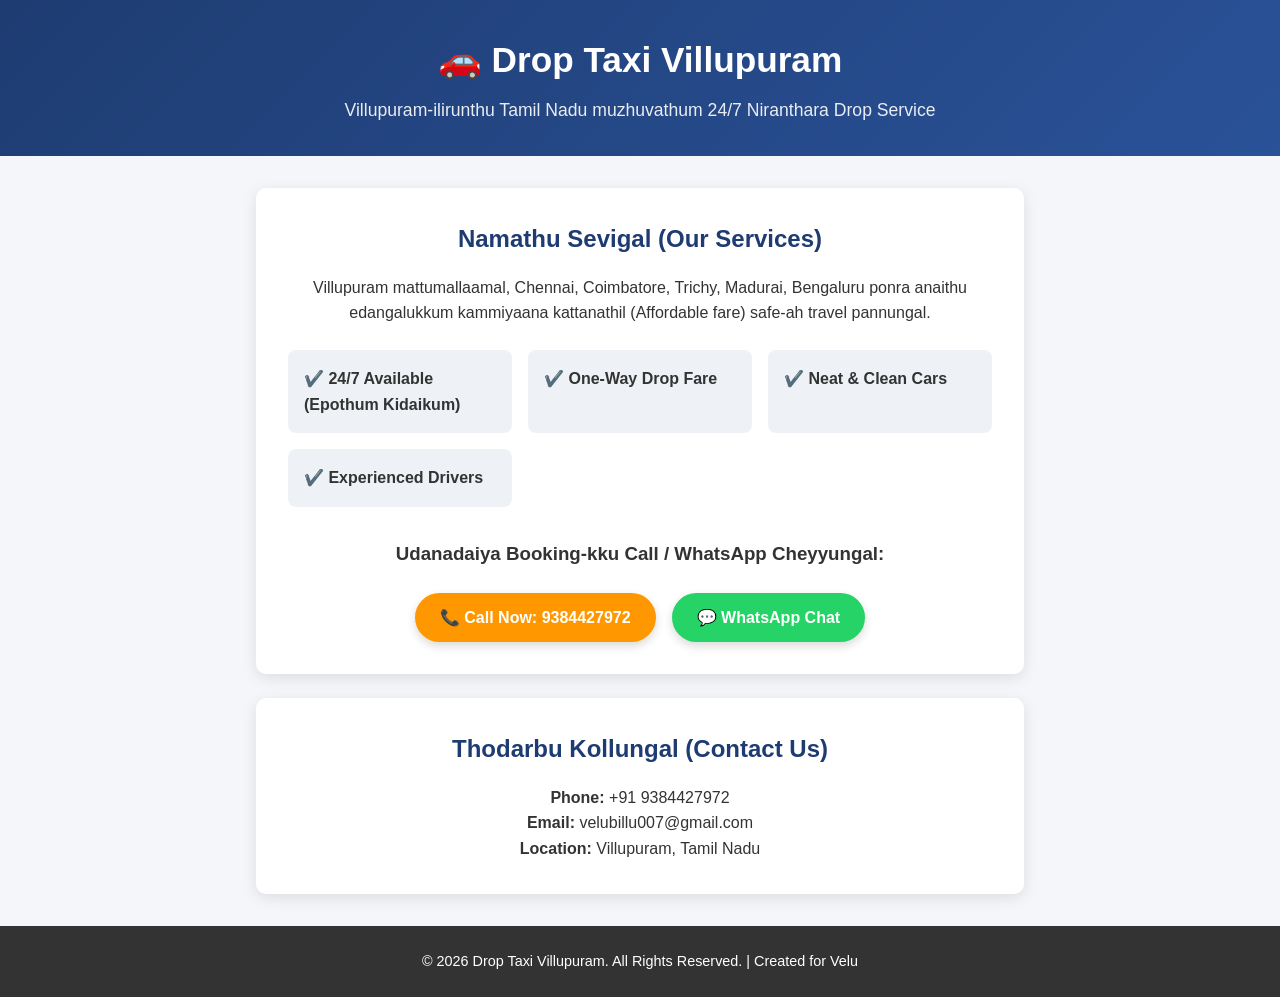
==== index.html @ f5f01512 "Add files via upload" ====
<!DOCTYPE html>
<html lang="ta">
<head>
    <meta charset="UTF-8">
    <meta name="viewport" content="width=device-width, initial-scale=1.0">
    <title>Drop Taxi Villupuram | 24/7 Safe & Affordable Ride</title>
    <style>
        * {
            margin: 0;
            padding: 0;
            box-sizing: border-box;
            font-family: 'Segoe UI', Tahoma, Geneva, Verdana, sans-serif;
        }
        body {
            background-color: #f4f6f9;
            color: #333;
            line-height: 1.6;
        }
        header {
            background: linear-gradient(135deg, #1e3c72, #2a5298);
            color: white;
            padding: 2rem 1rem;
            text-align: center;
        }
        header h1 {
            font-size: 2.2rem;
            margin-bottom: 0.5rem;
        }
        header p {
            font-size: 1.1rem;
            opacity: 0.9;
        }
        .container {
            max-width: 800px;
            margin: 2rem auto;
            padding: 0 1rem;
        }
        .card {
            background: white;
            padding: 2rem;
            border-radius: 10px;
            box-shadow: 0 4px 15px rgba(0,0,0,0.1);
            margin-bottom: 1.5rem;
            text-align: center;
        }
        .card h2 {
            color: #1e3c72;
            margin-bottom: 1rem;
        }
        .features {
            display: grid;
            grid-template-columns: repeat(auto-fit, minmax(200px, 1fr));
            gap: 1rem;
            margin: 1.5rem 0;
            text-align: left;
        }
        .feature-item {
            background: #eef2f7;
            padding: 1rem;
            border-radius: 8px;
            font-weight: 600;
        }
        .btn-container {
            display: flex;
            justify-content: center;
            gap: 1rem;
            flex-wrap: wrap;
            margin-top: 1.5rem;
        }
        .btn {
            display: inline-block;
            padding: 12px 25px;
            border-radius: 50px;
            text-decoration: none;
            font-weight: bold;
            font-size: 1rem;
            transition: 0.3s;
            box-shadow: 0 4px 10px rgba(0,0,0,0.15);
        }
        .btn-call {
            background-color: #ff9800;
            color: white;
        }
        .btn-call:hover {
            background-color: #e68a00;
        }
        .btn-whatsapp {
            background-color: #25d366;
            color: white;
        }
        .btn-whatsapp:hover {
            background-color: #1ebe5d;
        }
        footer {
            text-align: center;
            padding: 1.5rem;
            background: #333;
            color: white;
            font-size: 0.9rem;
        }
    </style>
</head>
<body>

    <header>
        <h1>🚗 Drop Taxi Villupuram</h1>
        <p>Villupuram-ilirunthu Tamil Nadu muzhuvathum 24/7 Niranthara Drop Service</p>
    </header>

    <div class="container">
        
        <!-- Welcome Card -->
        <div class="card">
            <h2>Namathu Sevigal (Our Services)</h2>
            <p>Villupuram mattumallaamal, Chennai, Coimbatore, Trichy, Madurai, Bengaluru ponra anaithu edangalukkum kammiyaana kattanathil (Affordable fare) safe-ah travel pannungal.</p>
            
            <div class="features">
                <div class="feature-item">✔️ 24/7 Available (Epothum Kidaikum)</div>
                <div class="feature-item">✔️ One-Way Drop Fare</div>
                <div class="feature-item">✔️ Neat & Clean Cars</div>
                <div class="feature-item">✔️ Experienced Drivers</div>
            </div>

            <h3 style="margin-top: 2rem; color: #333;">Udanadaiya Booking-kku Call / WhatsApp Cheyyungal:</h3>
            
            <div class="btn-container">
                <a href="tel:9384427972" class="btn btn-call">📞 Call Now: 9384427972</a>
                <a href="https://wa.me/919384427972?text=Vanakkam,%20Naan%20Drop%20Taxi%20book%20panna%20venum." class="btn btn-whatsapp" target="_blank">💬 WhatsApp Chat</a>
            </div>
        </div>

        <!-- Contact Info Card -->
        <div class="card">
            <h2>Thodarbu Kollungal (Contact Us)</h2>
            <p><strong>Phone:</strong> +91 9384427972</p>
            <p><strong>Email:</strong> velubillu007@gmail.com</p>
            <p><strong>Location:</strong> Villupuram, Tamil Nadu</p>
        </div>

    </div>

    <footer>
        <p>&copy; 2026 Drop Taxi Villupuram. All Rights Reserved. | Created for Velu</p>
    </footer>

</body>
</html>
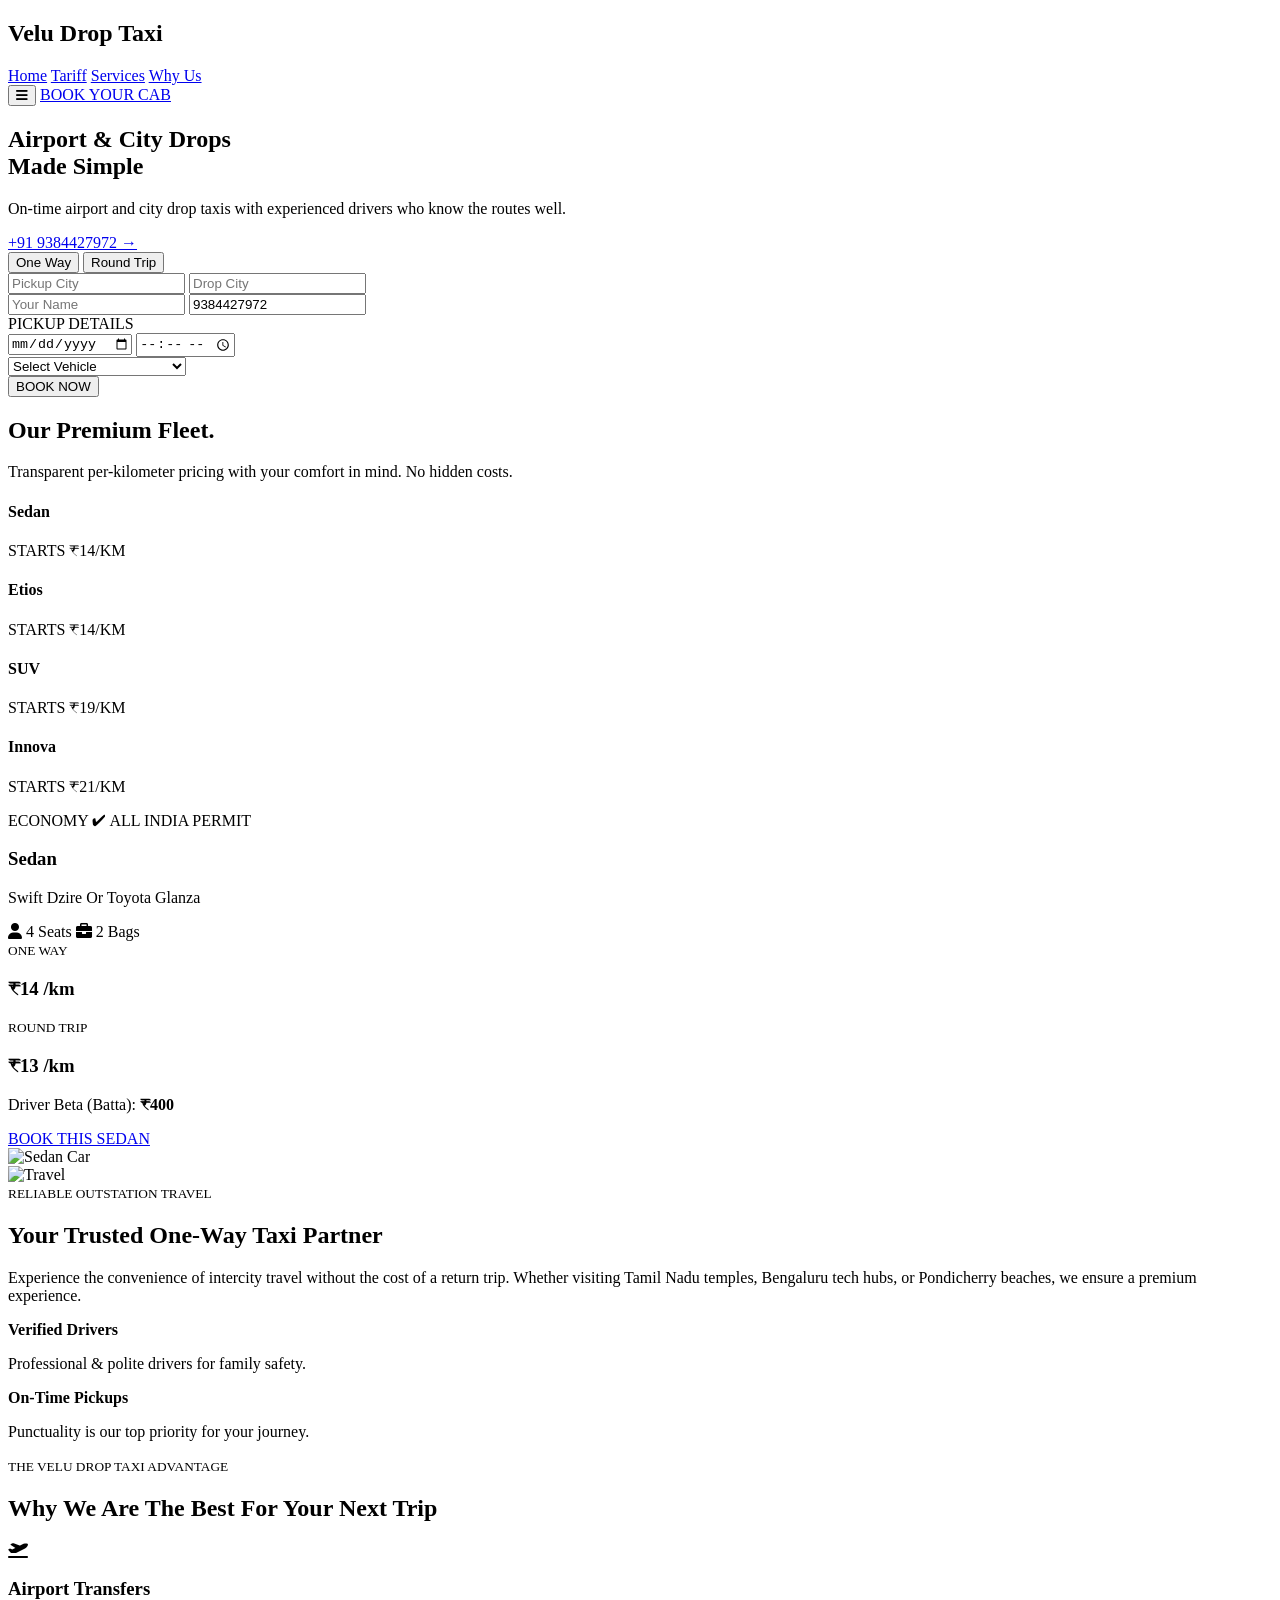
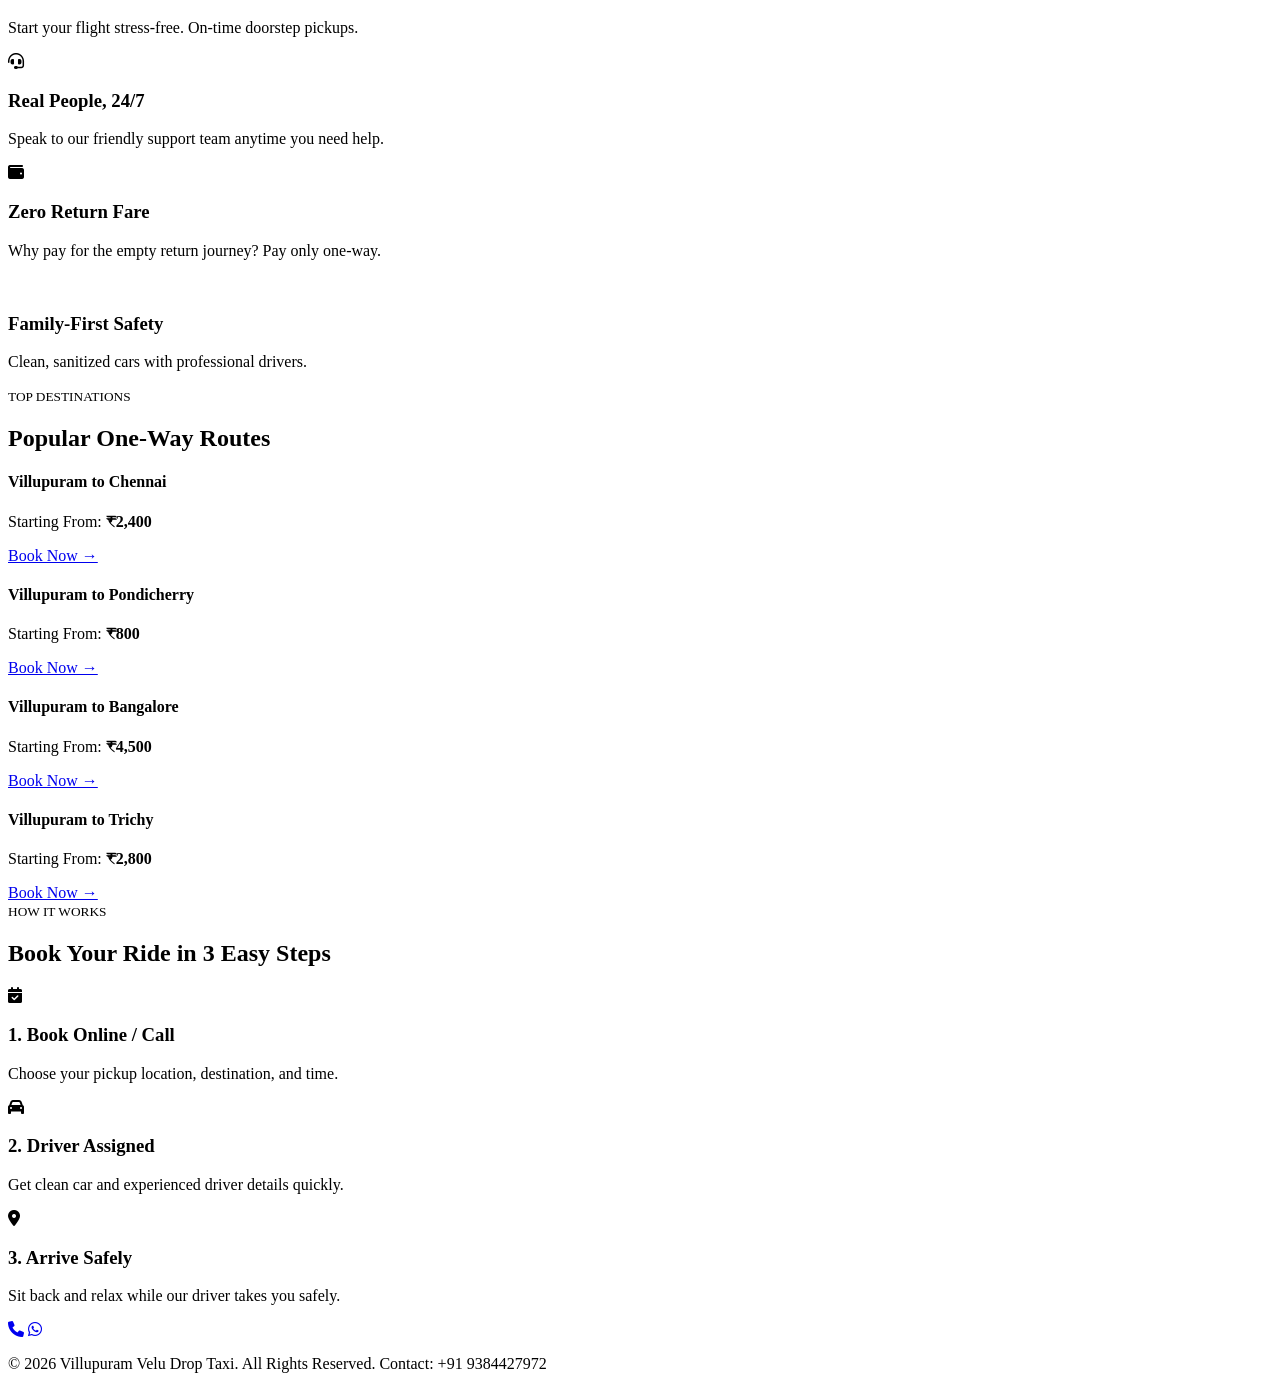
==== commit d9757cd8: "Update index.html" ====
--- a/index.html
+++ b/index.html
@@ -3,145 +3,241 @@
 <head>
     <meta charset="UTF-8">
     <meta name="viewport" content="width=device-width, initial-scale=1.0">
-    <title>Drop Taxi Villupuram | 24/7 Safe & Affordable Ride</title>
-    <style>
-        * {
-            margin: 0;
-            padding: 0;
-            box-sizing: border-box;
-            font-family: 'Segoe UI', Tahoma, Geneva, Verdana, sans-serif;
-        }
-        body {
-            background-color: #f4f6f9;
-            color: #333;
-            line-height: 1.6;
-        }
-        header {
-            background: linear-gradient(135deg, #1e3c72, #2a5298);
-            color: white;
-            padding: 2rem 1rem;
-            text-align: center;
-        }
-        header h1 {
-            font-size: 2.2rem;
-            margin-bottom: 0.5rem;
-        }
-        header p {
-            font-size: 1.1rem;
-            opacity: 0.9;
-        }
-        .container {
-            max-width: 800px;
-            margin: 2rem auto;
-            padding: 0 1rem;
-        }
-        .card {
-            background: white;
-            padding: 2rem;
-            border-radius: 10px;
-            box-shadow: 0 4px 15px rgba(0,0,0,0.1);
-            margin-bottom: 1.5rem;
-            text-align: center;
-        }
-        .card h2 {
-            color: #1e3c72;
-            margin-bottom: 1rem;
-        }
-        .features {
-            display: grid;
-            grid-template-columns: repeat(auto-fit, minmax(200px, 1fr));
-            gap: 1rem;
-            margin: 1.5rem 0;
-            text-align: left;
-        }
-        .feature-item {
-            background: #eef2f7;
-            padding: 1rem;
-            border-radius: 8px;
-            font-weight: 600;
-        }
-        .btn-container {
-            display: flex;
-            justify-content: center;
-            gap: 1rem;
-            flex-wrap: wrap;
-            margin-top: 1.5rem;
-        }
-        .btn {
-            display: inline-block;
-            padding: 12px 25px;
-            border-radius: 50px;
-            text-decoration: none;
-            font-weight: bold;
-            font-size: 1rem;
-            transition: 0.3s;
-            box-shadow: 0 4px 10px rgba(0,0,0,0.15);
-        }
-        .btn-call {
-            background-color: #ff9800;
-            color: white;
-        }
-        .btn-call:hover {
-            background-color: #e68a00;
-        }
-        .btn-whatsapp {
-            background-color: #25d366;
-            color: white;
-        }
-        .btn-whatsapp:hover {
-            background-color: #1ebe5d;
-        }
-        footer {
-            text-align: center;
-            padding: 1.5rem;
-            background: #333;
-            color: white;
-            font-size: 0.9rem;
-        }
-    </style>
+    <title>Villupuram Velu Drop Taxi</title>
+    <link rel="stylesheet" href="style.css">
+    <link rel="stylesheet" href="https://cdnjs.cloudflare.com/ajax/libs/font-awesome/6.0.0/css/all.min.css">
 </head>
 <body>
 
-    <header>
-        <h1>🚗 Drop Taxi Villupuram</h1>
-        <p>Villupuram-ilirunthu Tamil Nadu muzhuvathum 24/7 Niranthara Drop Service</p>
+    <!-- Header Navbar -->
+    <header class="navbar">
+        <div class="logo">
+            <h2>Velu <span>Drop Taxi</span></h2>
+        </div>
+        <nav>
+            <a href="#home">Home</a>
+            <a href="#tariff">Tariff</a>
+            <a href="#services">Services</a>
+            <a href="#why-us">Why Us</a>
+        </nav>
+        <div class="header-right">
+            <button class="menu-icon"><i class="fa-solid fa-bars"></i></button>
+            <a href="#booking-form" class="book-cab-btn">BOOK YOUR CAB</a>
+        </div>
     </header>
 
-    <div class="container">
-        
-        <!-- Welcome Card -->
-        <div class="card">
-            <h2>Namathu Sevigal (Our Services)</h2>
-            <p>Villupuram mattumallaamal, Chennai, Coimbatore, Trichy, Madurai, Bengaluru ponra anaithu edangalukkum kammiyaana kattanathil (Affordable fare) safe-ah travel pannungal.</p>
-            
-            <div class="features">
-                <div class="feature-item">✔️ 24/7 Available (Epothum Kidaikum)</div>
-                <div class="feature-item">✔️ One-Way Drop Fare</div>
-                <div class="feature-item">✔️ Neat & Clean Cars</div>
-                <div class="feature-item">✔️ Experienced Drivers</div>
-            </div>
-
-            <h3 style="margin-top: 2rem; color: #333;">Udanadaiya Booking-kku Call / WhatsApp Cheyyungal:</h3>
-            
-            <div class="btn-container">
-                <a href="tel:9384427972" class="btn btn-call">📞 Call Now: 9384427972</a>
-                <a href="https://wa.me/919384427972?text=Vanakkam,%20Naan%20Drop%20Taxi%20book%20panna%20venum." class="btn btn-whatsapp" target="_blank">💬 WhatsApp Chat</a>
-            </div>
-        </div>
-
-        <!-- Contact Info Card -->
-        <div class="card">
-            <h2>Thodarbu Kollungal (Contact Us)</h2>
-            <p><strong>Phone:</strong> +91 9384427972</p>
-            <p><strong>Email:</strong> velubillu007@gmail.com</p>
-            <p><strong>Location:</strong> Villupuram, Tamil Nadu</p>
-        </div>
-
+    <!-- Hero Section with Booking Form -->
+    <section class="hero" id="home">
+        <div class="hero-content">
+            <h1>Airport & City Drops <br><span class="highlight">Made Simple</span></h1>
+            <p>On-time airport and city drop taxis with experienced drivers who know the routes well.</p>
+            <a href="tel:9384427972" class="call-btn">+91 9384427972 &rarr;</a>
+        </div>
+
+        <div class="booking-box" id="booking-form">
+            <div class="trip-tabs">
+                <button class="tab active">One Way</button>
+                <button class="tab">Round Trip</button>
+            </div>
+            <form>
+                <div class="form-row">
+                    <input type="text" placeholder="Pickup City" required>
+                    <input type="text" placeholder="Drop City" required>
+                </div>
+                <div class="form-row">
+                    <input type="text" placeholder="Your Name" required>
+                    <input type="tel" placeholder="Phone Number" value="9384427972" required>
+                </div>
+                <div class="form-label">PICKUP DETAILS</div>
+                <div class="form-row">
+                    <input type="date">
+                    <input type="time">
+                </div>
+                <div class="form-row-full">
+                    <select>
+                        <option>Select Vehicle</option>
+                        <option>Sedan (Swift Dzire / Etios)</option>
+                        <option>SUV (Ertiga / Innova)</option>
+                    </select>
+                </div>
+                <button type="submit" class="submit-btn">BOOK NOW</button>
+            </form>
+        </div>
+    </section>
+
+    <!-- Our Premium Fleet / Tariff Section -->
+    <section class="fleet-section" id="tariff">
+        <div class="section-title">
+            <h2>Our <span>Premium Fleet.</span></h2>
+            <p>Transparent per-kilometer pricing with your comfort in mind. No hidden costs.</p>
+        </div>
+        <div class="fleet-container">
+            <div class="fleet-sidebar">
+                <div class="fleet-item active">
+                    <h4>Sedan</h4>
+                    <p>STARTS ₹14/KM</p>
+                </div>
+                <div class="fleet-item">
+                    <h4>Etios</h4>
+                    <p>STARTS ₹14/KM</p>
+                </div>
+                <div class="fleet-item">
+                    <h4>SUV</h4>
+                    <p>STARTS ₹19/KM</p>
+                </div>
+                <div class="fleet-item">
+                    <h4>Innova</h4>
+                    <p>STARTS ₹21/KM</p>
+                </div>
+            </div>
+            <div class="fleet-card">
+                <div class="fleet-info">
+                    <span class="badge">ECONOMY</span> <span class="permit">&#10004; ALL INDIA PERMIT</span>
+                    <h3>Sedan</h3>
+                    <p class="sub">Swift Dzire Or Toyota Glanza</p>
+                    <div class="features">
+                        <span><i class="fa-solid fa-user"></i> 4 Seats</span>
+                        <span><i class="fa-solid fa-briefcase"></i> 2 Bags</span>
+                    </div>
+                    <div class="pricing">
+                        <div class="price-box">
+                            <small>ONE WAY</small>
+                            <h3>₹14 <span>/km</span></h3>
+                        </div>
+                        <div class="price-box highlight-box">
+                            <small>ROUND TRIP</small>
+                            <h3>₹13 <span>/km</span></h3>
+                        </div>
+                    </div>
+                    <p class="driver-beta">Driver Beta (Batta): <strong>₹400</strong></p>
+                    <a href="tel:9384427972" class="book-fleet-btn">BOOK THIS SEDAN</a>
+                </div>
+                <div class="fleet-image">
+                    <img src="https://images.unsplash.com/photo-1549399542-7e3f8b79c341?auto=format&fit=crop&w=600&q=80" alt="Sedan Car">
+                </div>
+            </div>
+        </div>
+    </section>
+
+    <!-- Trust / Partner Section -->
+    <section class="trusted-section">
+        <div class="trusted-grid">
+            <div class="trusted-images">
+                <img src="https://images.unsplash.com/photo-1541899481282-d53bffe3c35d?auto=format&fit=crop&w=500&q=80" alt="Travel">
+            </div>
+            <div class="trusted-content">
+                <small class="tag">RELIABLE OUTSTATION TRAVEL</small>
+                <h2>Your Trusted One-Way Taxi Partner</h2>
+                <p>Experience the convenience of intercity travel without the cost of a return trip. Whether visiting Tamil Nadu temples, Bengaluru tech hubs, or Pondicherry beaches, we ensure a premium experience.</p>
+                <div class="trust-points">
+                    <div>
+                        <strong>Verified Drivers</strong>
+                        <p>Professional & polite drivers for family safety.</p>
+                    </div>
+                    <div>
+                        <strong>On-Time Pickups</strong>
+                        <p>Punctuality is our top priority for your journey.</p>
+                    </div>
+                </div>
+            </div>
+        </div>
+    </section>
+
+    <!-- Why Us Section -->
+    <section class="why-us-section" id="why-us">
+        <div class="section-title text-center">
+            <small class="tag">THE VELU DROP TAXI ADVANTAGE</small>
+            <h2>Why We Are The Best For Your Next Trip</h2>
+        </div>
+        <div class="cards-grid">
+            <div class="card">
+                <i class="fa-solid fa-plane-departure icon"></i>
+                <h3>Airport Transfers</h3>
+                <p>Start your flight stress-free. On-time doorstep pickups.</p>
+            </div>
+            <div class="card">
+                <i class="fa-solid fa-headset icon"></i>
+                <h3>Real People, 24/7</h3>
+                <p>Speak to our friendly support team anytime you need help.</p>
+            </div>
+            <div class="card">
+                <i class="fa-solid fa-wallet icon"></i>
+                <h3>Zero Return Fare</h3>
+                <p>Why pay for the empty return journey? Pay only one-way.</p>
+            </div>
+            <div class="card">
+                <i class="fa-solid fa-shield-halved icon"></i>
+                <h3>Family-First Safety</h3>
+                <p>Clean, sanitized cars with professional drivers.</p>
+            </div>
+        </div>
+    </section>
+
+    <!-- Popular Routes Section -->
+    <section class="routes-section">
+        <div class="section-title text-center">
+            <small class="tag">TOP DESTINATIONS</small>
+            <h2>Popular One-Way Routes</h2>
+        </div>
+        <div class="routes-grid">
+            <div class="route-card">
+                <h4>Villupuram to Chennai</h4>
+                <p>Starting From: <strong>₹2,400</strong></p>
+                <a href="tel:9384427972" class="mini-btn">Book Now &rarr;</a>
+            </div>
+            <div class="route-card">
+                <h4>Villupuram to Pondicherry</h4>
+                <p>Starting From: <strong>₹800</strong></p>
+                <a href="tel:9384427972" class="mini-btn">Book Now &rarr;</a>
+            </div>
+            <div class="route-card">
+                <h4>Villupuram to Bangalore</h4>
+                <p>Starting From: <strong>₹4,500</strong></p>
+                <a href="tel:9384427972" class="mini-btn">Book Now &rarr;</a>
+            </div>
+            <div class="route-card">
+                <h4>Villupuram to Trichy</h4>
+                <p>Starting From: <strong>₹2,800</strong></p>
+                <a href="tel:9384427972" class="mini-btn">Book Now &rarr;</a>
+            </div>
+        </div>
+    </section>
+
+    <!-- 3 Easy Steps Section -->
+    <section class="steps-section">
+        <div class="section-title text-center light">
+            <small class="tag">HOW IT WORKS</small>
+            <h2>Book Your Ride in <span>3 Easy Steps</span></h2>
+        </div>
+        <div class="steps-grid">
+            <div class="step-box">
+                <div class="step-icon"><i class="fa-solid fa-calendar-check"></i></div>
+                <h3>1. Book Online / Call</h3>
+                <p>Choose your pickup location, destination, and time.</p>
+            </div>
+            <div class="step-box">
+                <div class="step-icon"><i class="fa-solid fa-car"></i></div>
+                <h3>2. Driver Assigned</h3>
+                <p>Get clean car and experienced driver details quickly.</p>
+            </div>
+            <div class="step-box">
+                <div class="step-icon"><i class="fa-solid fa-location-dot"></i></div>
+                <h3>3. Arrive Safely</h3>
+                <p>Sit back and relax while our driver takes you safely.</p>
+            </div>
+        </div>
+    </section>
+
+    <!-- Floating Action Buttons -->
+    <div class="floating-btn">
+        <a href="tel:9384427972" class="call-float"><i class="fa-solid fa-phone"></i></a>
+        <a href="https://wa.me/919384427972" class="whatsapp-float" target="_blank"><i class="fa-brands fa-whatsapp"></i></a>
     </div>
 
+    <!-- Footer -->
     <footer>
-        <p>&copy; 2026 Drop Taxi Villupuram. All Rights Reserved. | Created for Velu</p>
+        <p>&copy; 2026 Villupuram Velu Drop Taxi. All Rights Reserved. Contact: +91 9384427972</p>
     </footer>
 
 </body>
-</html>+</html>
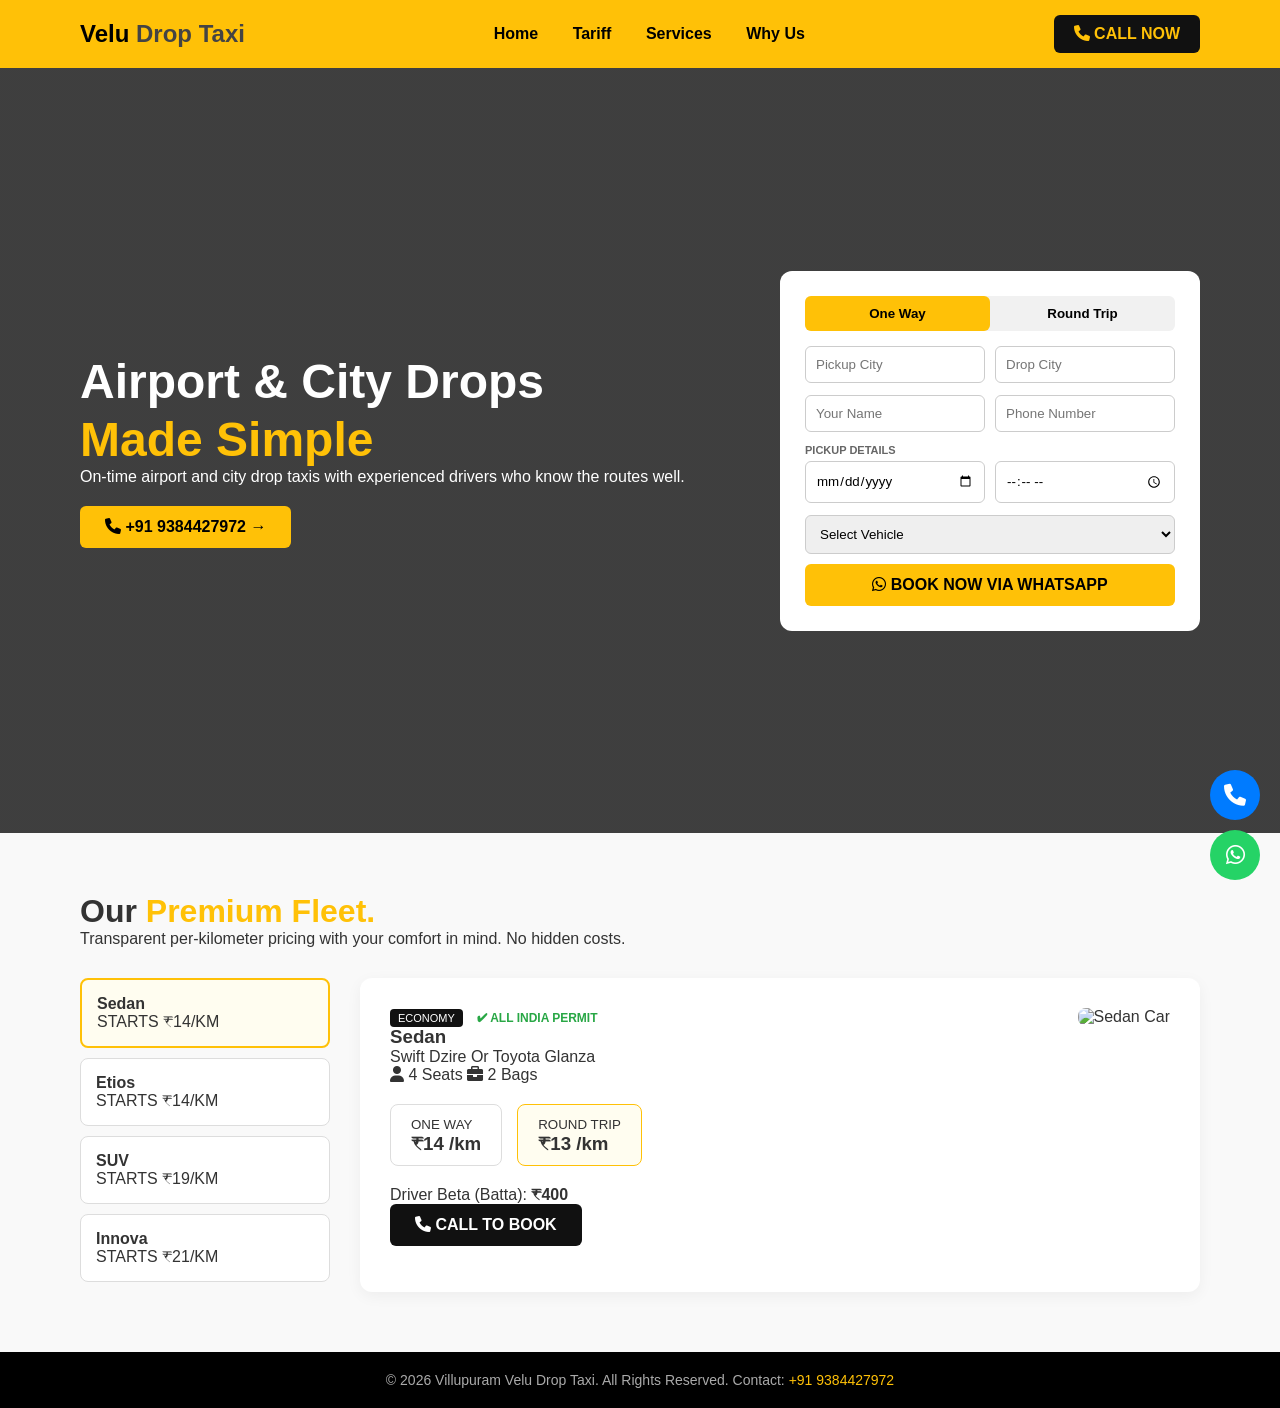
==== commit 4141002d: "Update index.html" ====
--- a/index.html
+++ b/index.html
@@ -21,8 +21,7 @@
             <a href="#why-us">Why Us</a>
         </nav>
         <div class="header-right">
-            <button class="menu-icon"><i class="fa-solid fa-bars"></i></button>
-            <a href="#booking-form" class="book-cab-btn">BOOK YOUR CAB</a>
+            <a href="tel:9384427972" class="book-cab-btn"><i class="fa-solid fa-phone"></i> CALL NOW</a>
         </div>
     </header>
 
@@ -31,36 +30,37 @@
         <div class="hero-content">
             <h1>Airport & City Drops <br><span class="highlight">Made Simple</span></h1>
             <p>On-time airport and city drop taxis with experienced drivers who know the routes well.</p>
-            <a href="tel:9384427972" class="call-btn">+91 9384427972 &rarr;</a>
+            <!-- Phone call trigger button -->
+            <a href="tel:9384427972" class="call-btn"><i class="fa-solid fa-phone"></i> +91 9384427972 &rarr;</a>
         </div>
 
         <div class="booking-box" id="booking-form">
             <div class="trip-tabs">
-                <button class="tab active">One Way</button>
-                <button class="tab">Round Trip</button>
+                <button type="button" class="tab active" onclick="selectTrip('One Way')">One Way</button>
+                <button type="button" class="tab" onclick="selectTrip('Round Trip')">Round Trip</button>
             </div>
-            <form>
+            <form id="whatsappForm" onsubmit="sendToWhatsApp(event)">
                 <div class="form-row">
-                    <input type="text" placeholder="Pickup City" required>
-                    <input type="text" placeholder="Drop City" required>
+                    <input type="text" id="pickup" placeholder="Pickup City" required>
+                    <input type="text" id="drop" placeholder="Drop City" required>
                 </div>
                 <div class="form-row">
-                    <input type="text" placeholder="Your Name" required>
-                    <input type="tel" placeholder="Phone Number" value="9384427972" required>
+                    <input type="text" id="name" placeholder="Your Name" required>
+                    <input type="tel" id="phone" placeholder="Phone Number" required>
                 </div>
                 <div class="form-label">PICKUP DETAILS</div>
                 <div class="form-row">
-                    <input type="date">
-                    <input type="time">
+                    <input type="date" id="date" required>
+                    <input type="time" id="time" required>
                 </div>
                 <div class="form-row-full">
-                    <select>
-                        <option>Select Vehicle</option>
-                        <option>Sedan (Swift Dzire / Etios)</option>
-                        <option>SUV (Ertiga / Innova)</option>
+                    <select id="vehicle" required>
+                        <option value="">Select Vehicle</option>
+                        <option value="Sedan (Swift Dzire / Etios)">Sedan (Swift Dzire / Etios)</option>
+                        <option value="SUV (Ertiga / Innova)">SUV (Ertiga / Innova)</option>
                     </select>
                 </div>
-                <button type="submit" class="submit-btn">BOOK NOW</button>
+                <button type="submit" class="submit-btn"><i class="fa-brands fa-whatsapp"></i> BOOK NOW VIA WHATSAPP</button>
             </form>
         </div>
     </section>
@@ -110,120 +110,11 @@
                         </div>
                     </div>
                     <p class="driver-beta">Driver Beta (Batta): <strong>₹400</strong></p>
-                    <a href="tel:9384427972" class="book-fleet-btn">BOOK THIS SEDAN</a>
+                    <a href="tel:9384427972" class="book-fleet-btn"><i class="fa-solid fa-phone"></i> CALL TO BOOK</a>
                 </div>
                 <div class="fleet-image">
                     <img src="https://images.unsplash.com/photo-1549399542-7e3f8b79c341?auto=format&fit=crop&w=600&q=80" alt="Sedan Car">
                 </div>
-            </div>
-        </div>
-    </section>
-
-    <!-- Trust / Partner Section -->
-    <section class="trusted-section">
-        <div class="trusted-grid">
-            <div class="trusted-images">
-                <img src="https://images.unsplash.com/photo-1541899481282-d53bffe3c35d?auto=format&fit=crop&w=500&q=80" alt="Travel">
-            </div>
-            <div class="trusted-content">
-                <small class="tag">RELIABLE OUTSTATION TRAVEL</small>
-                <h2>Your Trusted One-Way Taxi Partner</h2>
-                <p>Experience the convenience of intercity travel without the cost of a return trip. Whether visiting Tamil Nadu temples, Bengaluru tech hubs, or Pondicherry beaches, we ensure a premium experience.</p>
-                <div class="trust-points">
-                    <div>
-                        <strong>Verified Drivers</strong>
-                        <p>Professional & polite drivers for family safety.</p>
-                    </div>
-                    <div>
-                        <strong>On-Time Pickups</strong>
-                        <p>Punctuality is our top priority for your journey.</p>
-                    </div>
-                </div>
-            </div>
-        </div>
-    </section>
-
-    <!-- Why Us Section -->
-    <section class="why-us-section" id="why-us">
-        <div class="section-title text-center">
-            <small class="tag">THE VELU DROP TAXI ADVANTAGE</small>
-            <h2>Why We Are The Best For Your Next Trip</h2>
-        </div>
-        <div class="cards-grid">
-            <div class="card">
-                <i class="fa-solid fa-plane-departure icon"></i>
-                <h3>Airport Transfers</h3>
-                <p>Start your flight stress-free. On-time doorstep pickups.</p>
-            </div>
-            <div class="card">
-                <i class="fa-solid fa-headset icon"></i>
-                <h3>Real People, 24/7</h3>
-                <p>Speak to our friendly support team anytime you need help.</p>
-            </div>
-            <div class="card">
-                <i class="fa-solid fa-wallet icon"></i>
-                <h3>Zero Return Fare</h3>
-                <p>Why pay for the empty return journey? Pay only one-way.</p>
-            </div>
-            <div class="card">
-                <i class="fa-solid fa-shield-halved icon"></i>
-                <h3>Family-First Safety</h3>
-                <p>Clean, sanitized cars with professional drivers.</p>
-            </div>
-        </div>
-    </section>
-
-    <!-- Popular Routes Section -->
-    <section class="routes-section">
-        <div class="section-title text-center">
-            <small class="tag">TOP DESTINATIONS</small>
-            <h2>Popular One-Way Routes</h2>
-        </div>
-        <div class="routes-grid">
-            <div class="route-card">
-                <h4>Villupuram to Chennai</h4>
-                <p>Starting From: <strong>₹2,400</strong></p>
-                <a href="tel:9384427972" class="mini-btn">Book Now &rarr;</a>
-            </div>
-            <div class="route-card">
-                <h4>Villupuram to Pondicherry</h4>
-                <p>Starting From: <strong>₹800</strong></p>
-                <a href="tel:9384427972" class="mini-btn">Book Now &rarr;</a>
-            </div>
-            <div class="route-card">
-                <h4>Villupuram to Bangalore</h4>
-                <p>Starting From: <strong>₹4,500</strong></p>
-                <a href="tel:9384427972" class="mini-btn">Book Now &rarr;</a>
-            </div>
-            <div class="route-card">
-                <h4>Villupuram to Trichy</h4>
-                <p>Starting From: <strong>₹2,800</strong></p>
-                <a href="tel:9384427972" class="mini-btn">Book Now &rarr;</a>
-            </div>
-        </div>
-    </section>
-
-    <!-- 3 Easy Steps Section -->
-    <section class="steps-section">
-        <div class="section-title text-center light">
-            <small class="tag">HOW IT WORKS</small>
-            <h2>Book Your Ride in <span>3 Easy Steps</span></h2>
-        </div>
-        <div class="steps-grid">
-            <div class="step-box">
-                <div class="step-icon"><i class="fa-solid fa-calendar-check"></i></div>
-                <h3>1. Book Online / Call</h3>
-                <p>Choose your pickup location, destination, and time.</p>
-            </div>
-            <div class="step-box">
-                <div class="step-icon"><i class="fa-solid fa-car"></i></div>
-                <h3>2. Driver Assigned</h3>
-                <p>Get clean car and experienced driver details quickly.</p>
-            </div>
-            <div class="step-box">
-                <div class="step-icon"><i class="fa-solid fa-location-dot"></i></div>
-                <h3>3. Arrive Safely</h3>
-                <p>Sit back and relax while our driver takes you safely.</p>
             </div>
         </div>
     </section>
@@ -236,8 +127,45 @@
 
     <!-- Footer -->
     <footer>
-        <p>&copy; 2026 Villupuram Velu Drop Taxi. All Rights Reserved. Contact: +91 9384427972</p>
+        <p>&copy; 2026 Villupuram Velu Drop Taxi. All Rights Reserved. Contact: <a href="tel:9384427972" style="color:#ffc107; text-decoration:none;">+91 9384427972</a></p>
     </footer>
 
+    <!-- JavaScript to Handle WhatsApp Booking -->
+    <script>
+        let selectedTripType = 'One Way';
+
+        function selectTrip(type) {
+            selectedTripType = type;
+            let tabs = document.querySelectorAll('.tab');
+            tabs.forEach(tab => tab.classList.remove('active'));
+            event.target.classList.add('active');
+        }
+
+        function sendToWhatsApp(e) {
+            e.preventDefault();
+            let pickup = document.getElementById('pickup').value;
+            let drop = document.getElementById('drop').value;
+            let name = document.getElementById('name').value;
+            let phone = document.getElementById('phone').value;
+            let date = document.getElementById('date').value;
+            let time = document.getElementById('time').value;
+            let vehicle = document.getElementById('vehicle').value;
+
+            let myPhone = "919384427972";
+
+            let message = `*New Booking Request - Velu Drop Taxi*%0A%0A` +
+                          `*Trip Type:* ${selectedTripType}%0A` +
+                          `*Name:* ${name}%0A` +
+                          `*Customer Phone:* ${phone}%0A` +
+                          `*Pickup City:* ${pickup}%0A` +
+                          `*Drop City:* ${drop}%0A` +
+                          `*Date:* ${date}%0A` +
+                          `*Time:* ${time}%0A` +
+                          `*Vehicle:* ${vehicle}`;
+
+            window.open(`https://wa.me/${myPhone}?text=${message}`, '_blank');
+        }
+    </script>
 </body>
 </html>
+  
--- a/style.css
+++ b/style.css
@@ -0,0 +1,333 @@
+* {
+    margin: 0;
+    padding: 0;
+    box-sizing: border-box;
+    font-family: 'Segoe UI', Tahoma, Geneva, Verdana, sans-serif;
+}
+
+body {
+    background-color: #f9f9f9;
+    color: #333;
+}
+
+/* Navbar */
+.navbar {
+    display: flex;
+    justify-content: space-between;
+    align-items: center;
+    padding: 15px 80px;
+    background-color: #ffc107;
+}
+
+.logo h2 {
+    font-size: 24px;
+    color: #000;
+}
+
+.logo span {
+    color: #444;
+}
+
+.navbar nav a {
+    margin: 0 15px;
+    text-decoration: none;
+    color: #000;
+    font-weight: 600;
+}
+
+.header-right {
+    display: flex;
+    align-items: center;
+    gap: 15px;
+}
+
+.book-cab-btn {
+    background: #111;
+    color: #ffc107;
+    padding: 10px 20px;
+    text-decoration: none;
+    border-radius: 6px;
+    font-weight: bold;
+}
+
+.menu-icon {
+    background: #111;
+    color: #fff;
+    border: none;
+    padding: 10px 12px;
+    border-radius: 6px;
+    cursor: pointer;
+}
+
+/* Hero */
+.hero {
+    display: flex;
+    justify-content: space-between;
+    align-items: center;
+    padding: 60px 80px;
+    background: linear-gradient(rgba(0,0,0,0.75), rgba(0,0,0,0.75)), url('https://images.unsplash.com/photo-1549399542-7e3f8b79c341?auto=format&fit=crop&w=1200&q=80') center/cover;
+    color: #fff;
+    min-height: 85vh;
+}
+
+.hero-content h1 {
+    font-size: 48px;
+    line-height: 1.2;
+}
+
+.highlight {
+    color: #ffc107;
+}
+
+.call-btn {
+    display: inline-block;
+    background: #ffc107;
+    color: #000;
+    padding: 12px 25px;
+    margin-top: 20px;
+    text-decoration: none;
+    font-weight: bold;
+    border-radius: 6px;
+}
+
+/* Booking Box */
+.booking-box {
+    background: #fff;
+    color: #000;
+    padding: 25px;
+    border-radius: 12px;
+    width: 420px;
+}
+
+.trip-tabs {
+    display: flex;
+    margin-bottom: 15px;
+    background: #f1f1f1;
+    border-radius: 6px;
+}
+
+.tab {
+    flex: 1;
+    padding: 10px;
+    border: none;
+    background: none;
+    cursor: pointer;
+    font-weight: bold;
+}
+
+.tab.active {
+    background: #ffc107;
+    border-radius: 6px;
+}
+
+.form-row {
+    display: flex;
+    gap: 10px;
+    margin-bottom: 12px;
+}
+
+.form-row input, .form-row-full select {
+    width: 100%;
+    padding: 10px;
+    border: 1px solid #ccc;
+    border-radius: 6px;
+}
+
+.form-label {
+    font-size: 11px;
+    font-weight: bold;
+    color: #666;
+    margin-bottom: 5px;
+}
+
+.submit-btn {
+    width: 100%;
+    background: #ffc107;
+    border: none;
+    padding: 12px;
+    font-weight: bold;
+    font-size: 16px;
+    border-radius: 6px;
+    cursor: pointer;
+    margin-top: 10px;
+}
+
+/* Fleet Section */
+.fleet-section, .trusted-section, .why-us-section, .routes-section {
+    padding: 60px 80px;
+}
+
+.section-title h2 {
+    font-size: 32px;
+}
+
+.section-title span {
+    color: #ffc107;
+}
+
+.fleet-container {
+    display: flex;
+    gap: 30px;
+    margin-top: 30px;
+}
+
+.fleet-sidebar {
+    width: 250px;
+}
+
+.fleet-item {
+    background: #fff;
+    padding: 15px;
+    border-radius: 8px;
+    margin-bottom: 10px;
+    border: 1px solid #ddd;
+    cursor: pointer;
+}
+
+.fleet-item.active {
+    border: 2px solid #ffc107;
+    background: #fffdf0;
+}
+
+.fleet-card {
+    flex: 1;
+    background: #fff;
+    padding: 30px;
+    border-radius: 12px;
+    display: flex;
+    justify-content: space-between;
+    box-shadow: 0 4px 15px rgba(0,0,0,0.05);
+}
+
+.badge {
+    background: #111;
+    color: #fff;
+    padding: 3px 8px;
+    font-size: 11px;
+    border-radius: 4px;
+}
+
+.permit {
+    color: #28a745;
+    font-size: 12px;
+    font-weight: bold;
+    margin-left: 10px;
+}
+
+.pricing {
+    display: flex;
+    gap: 15px;
+    margin: 20px 0;
+}
+
+.price-box {
+    border: 1px solid #ddd;
+    padding: 10px 20px;
+    border-radius: 8px;
+}
+
+.highlight-box {
+    background: #fffdf0;
+    border-color: #ffc107;
+}
+
+.book-fleet-btn {
+    display: inline-block;
+    background: #111;
+    color: #fff;
+    padding: 12px 25px;
+    text-decoration: none;
+    border-radius: 6px;
+    font-weight: bold;
+}
+
+.fleet-image img {
+    width: 280px;
+    border-radius: 8px;
+}
+
+/* Why Us Section */
+.text-center { text-align: center; }
+.cards-grid, .routes-grid {
+    display: grid;
+    grid-template-columns: repeat(auto-fit, minmax(220px, 1fr));
+    gap: 20px;
+    margin-top: 30px;
+}
+
+.card, .route-card {
+    background: #fff;
+    padding: 25px;
+    border-radius: 10px;
+    box-shadow: 0 2px 10px rgba(0,0,0,0.05);
+}
+
+.card .icon {
+    font-size: 30px;
+    color: #3b82f6;
+    margin-bottom: 15px;
+}
+
+/* Steps Section */
+.steps-section {
+    background: #111;
+    color: #fff;
+    padding: 60px 80px;
+}
+
+.steps-section .light h2 { color: #fff; }
+.steps-grid {
+    display: flex;
+    justify-content: space-around;
+    margin-top: 40px;
+}
+
+.step-box {
+    text-align: center;
+    max-width: 250px;
+}
+
+.step-icon {
+    background: #ffc107;
+    color: #000;
+    width: 60px;
+    height: 60px;
+    line-height: 60px;
+    border-radius: 50%;
+    font-size: 24px;
+    margin: 0 auto 15px;
+}
+
+/* Floating Buttons */
+.floating-btn {
+    position: fixed;
+    bottom: 20px;
+    right: 20px;
+    display: flex;
+    flex-direction: column;
+    gap: 10px;
+}
+
+.call-float, .whatsapp-float {
+    width: 50px;
+    height: 50px;
+    border-radius: 50%;
+    display: flex;
+    align-items: center;
+    justify-content: center;
+    color: #fff;
+    font-size: 22px;
+    text-decoration: none;
+}
+
+.call-float { background: #007bff; }
+.whatsapp-float { background: #25d366; }
+
+/* Footer */
+footer {
+    background: #000;
+    color: #aaa;
+    text-align: center;
+    padding: 20px;
+    font-size: 14px;
+}
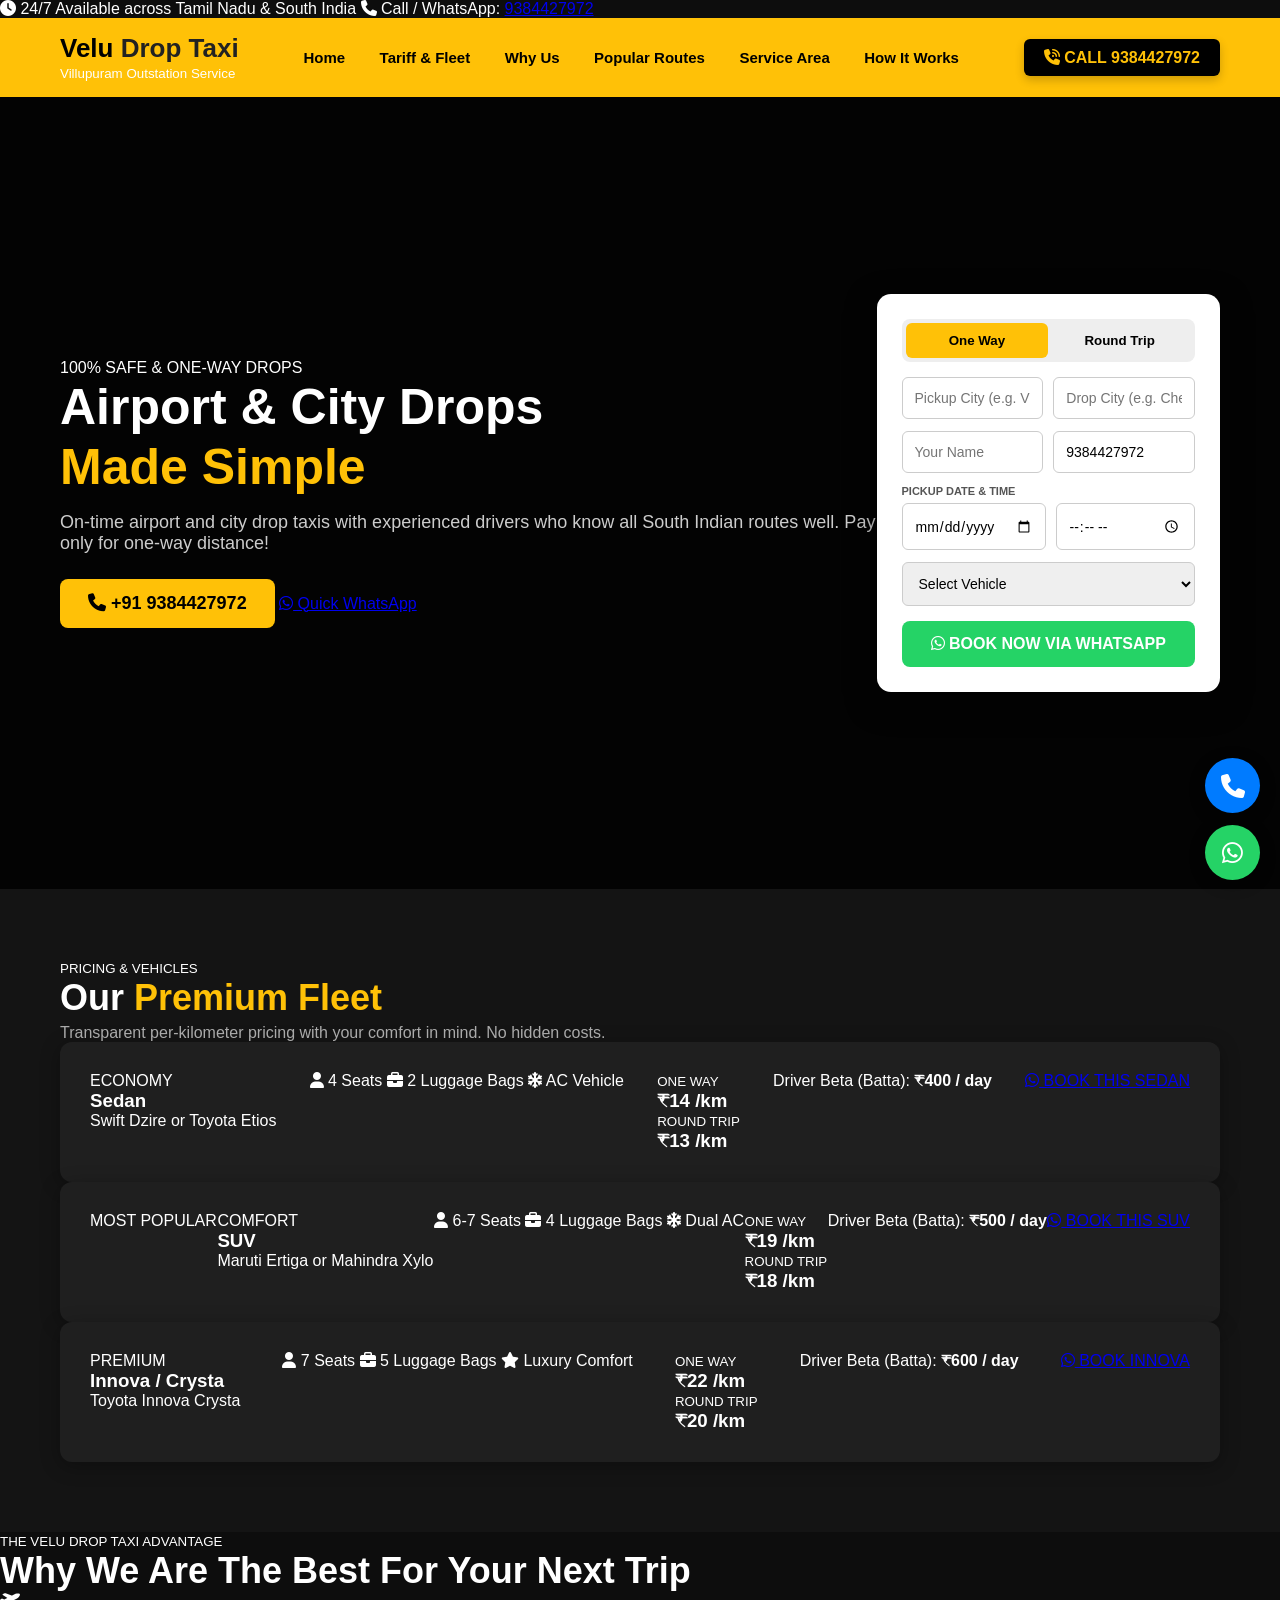
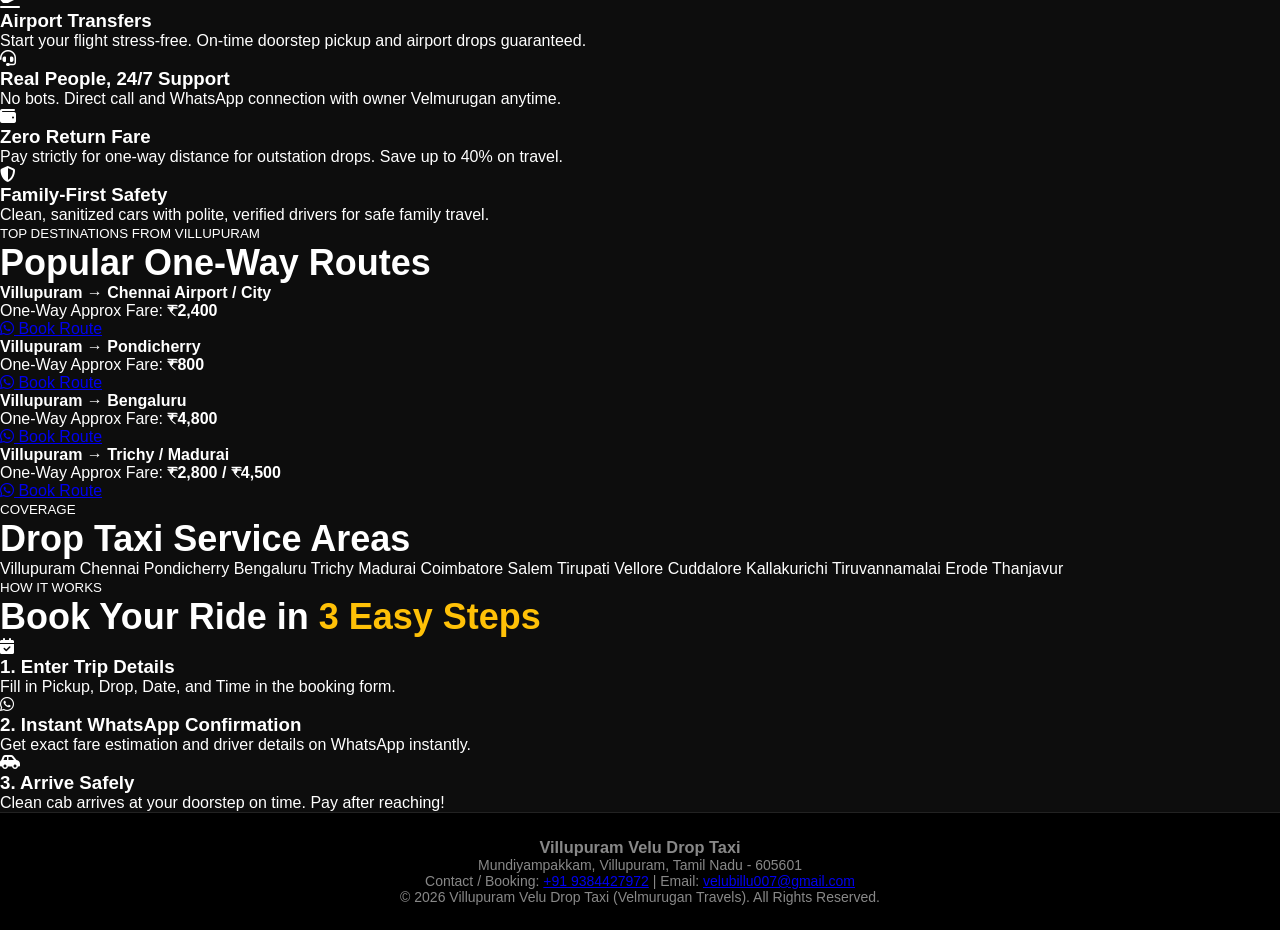
==== commit 76509905: "Update index.html" ====
--- a/index.html
+++ b/index.html
@@ -3,52 +3,64 @@
 <head>
     <meta charset="UTF-8">
     <meta name="viewport" content="width=device-width, initial-scale=1.0">
-    <title>Villupuram Velu Drop Taxi</title>
+    <title>Villupuram Velu Drop Taxi | Best Outstation & Airport Taxi</title>
     <link rel="stylesheet" href="style.css">
-    <link rel="stylesheet" href="https://cdnjs.cloudflare.com/ajax/libs/font-awesome/6.0.0/css/all.min.css">
+    <link rel="stylesheet" href="https://cdnjs.cloudflare.com/ajax/libs/font-awesome/6.4.0/css/all.min.css">
 </head>
 <body>
+
+    <!-- Top Announcement Bar -->
+    <div class="top-bar">
+        <span><i class="fa-solid fa-clock"></i> 24/7 Available across Tamil Nadu & South India</span>
+        <span><i class="fa-solid fa-phone"></i> Call / WhatsApp: <a href="tel:9384427972">9384427972</a></span>
+    </div>
 
     <!-- Header Navbar -->
     <header class="navbar">
         <div class="logo">
             <h2>Velu <span>Drop Taxi</span></h2>
+            <small>Villupuram Outstation Service</small>
         </div>
         <nav>
             <a href="#home">Home</a>
-            <a href="#tariff">Tariff</a>
-            <a href="#services">Services</a>
+            <a href="#tariff">Tariff & Fleet</a>
             <a href="#why-us">Why Us</a>
+            <a href="#routes">Popular Routes</a>
+            <a href="#service-area">Service Area</a>
+            <a href="#how-it-works">How It Works</a>
         </nav>
         <div class="header-right">
-            <a href="tel:9384427972" class="book-cab-btn"><i class="fa-solid fa-phone"></i> CALL NOW</a>
+            <a href="tel:9384427972" class="book-cab-btn"><i class="fa-solid fa-phone-volume"></i> CALL 9384427972</a>
         </div>
     </header>
 
-    <!-- Hero Section with Booking Form -->
+    <!-- Hero Section with Live Booking Form -->
     <section class="hero" id="home">
         <div class="hero-content">
+            <span class="badge-hero">100% SAFE & ONE-WAY DROPS</span>
             <h1>Airport & City Drops <br><span class="highlight">Made Simple</span></h1>
-            <p>On-time airport and city drop taxis with experienced drivers who know the routes well.</p>
-            <!-- Phone call trigger button -->
-            <a href="tel:9384427972" class="call-btn"><i class="fa-solid fa-phone"></i> +91 9384427972 &rarr;</a>
+            <p>On-time airport and city drop taxis with experienced drivers who know all South Indian routes well. Pay only for one-way distance!</p>
+            <div class="hero-buttons">
+                <a href="tel:9384427972" class="call-btn"><i class="fa-solid fa-phone"></i> +91 9384427972</a>
+                <a href="https://wa.me/919384427972?text=Hello%20Velu%20Drop%20Taxi,%20I%20need%20a%20cab%20booking." target="_blank" class="wa-hero-btn"><i class="fa-brands fa-whatsapp"></i> Quick WhatsApp</a>
+            </div>
         </div>
 
         <div class="booking-box" id="booking-form">
             <div class="trip-tabs">
-                <button type="button" class="tab active" onclick="selectTrip('One Way')">One Way</button>
-                <button type="button" class="tab" onclick="selectTrip('Round Trip')">Round Trip</button>
+                <button type="button" class="tab active" onclick="selectTrip('One Way', this)">One Way</button>
+                <button type="button" class="tab" onclick="selectTrip('Round Trip', this)">Round Trip</button>
             </div>
             <form id="whatsappForm" onsubmit="sendToWhatsApp(event)">
                 <div class="form-row">
-                    <input type="text" id="pickup" placeholder="Pickup City" required>
-                    <input type="text" id="drop" placeholder="Drop City" required>
+                    <input type="text" id="pickup" placeholder="Pickup City (e.g. Villupuram)" required>
+                    <input type="text" id="drop" placeholder="Drop City (e.g. Chennai)" required>
                 </div>
                 <div class="form-row">
                     <input type="text" id="name" placeholder="Your Name" required>
-                    <input type="tel" id="phone" placeholder="Phone Number" required>
-                </div>
-                <div class="form-label">PICKUP DETAILS</div>
+                    <input type="tel" id="phone" placeholder="Phone Number" value="9384427972" required>
+                </div>
+                <div class="form-label">PICKUP DATE & TIME</div>
                 <div class="form-row">
                     <input type="date" id="date" required>
                     <input type="time" id="time" required>
@@ -56,8 +68,9 @@
                 <div class="form-row-full">
                     <select id="vehicle" required>
                         <option value="">Select Vehicle</option>
-                        <option value="Sedan (Swift Dzire / Etios)">Sedan (Swift Dzire / Etios)</option>
-                        <option value="SUV (Ertiga / Innova)">SUV (Ertiga / Innova)</option>
+                        <option value="Sedan (Swift Dzire / Etios)">Sedan (Swift Dzire / Etios) - 4 Seats</option>
+                        <option value="SUV (Ertiga / Innova)">SUV (Ertiga / Innova) - 6/7 Seats</option>
+                        <option value="Innova Crysta">Innova Crysta - Premium 7 Seats</option>
                     </select>
                 </div>
                 <button type="submit" class="submit-btn"><i class="fa-brands fa-whatsapp"></i> BOOK NOW VIA WHATSAPP</button>
@@ -65,80 +78,218 @@
         </div>
     </section>
 
-    <!-- Our Premium Fleet / Tariff Section -->
+    <!-- Fleet & Tariff Section -->
     <section class="fleet-section" id="tariff">
-        <div class="section-title">
-            <h2>Our <span>Premium Fleet.</span></h2>
+        <div class="section-title text-center">
+            <small class="tag">PRICING & VEHICLES</small>
+            <h2>Our <span>Premium Fleet</span></h2>
             <p>Transparent per-kilometer pricing with your comfort in mind. No hidden costs.</p>
         </div>
-        <div class="fleet-container">
-            <div class="fleet-sidebar">
-                <div class="fleet-item active">
-                    <h4>Sedan</h4>
-                    <p>STARTS ₹14/KM</p>
-                </div>
-                <div class="fleet-item">
-                    <h4>Etios</h4>
-                    <p>STARTS ₹14/KM</p>
-                </div>
-                <div class="fleet-item">
-                    <h4>SUV</h4>
-                    <p>STARTS ₹19/KM</p>
-                </div>
-                <div class="fleet-item">
-                    <h4>Innova</h4>
-                    <p>STARTS ₹21/KM</p>
-                </div>
-            </div>
+        <div class="fleet-grid">
+            <!-- Sedan Card -->
             <div class="fleet-card">
-                <div class="fleet-info">
-                    <span class="badge">ECONOMY</span> <span class="permit">&#10004; ALL INDIA PERMIT</span>
+                <div class="fleet-header">
+                    <span class="fleet-badge">ECONOMY</span>
                     <h3>Sedan</h3>
-                    <p class="sub">Swift Dzire Or Toyota Glanza</p>
-                    <div class="features">
-                        <span><i class="fa-solid fa-user"></i> 4 Seats</span>
-                        <span><i class="fa-solid fa-briefcase"></i> 2 Bags</span>
-                    </div>
-                    <div class="pricing">
-                        <div class="price-box">
-                            <small>ONE WAY</small>
-                            <h3>₹14 <span>/km</span></h3>
-                        </div>
-                        <div class="price-box highlight-box">
-                            <small>ROUND TRIP</small>
-                            <h3>₹13 <span>/km</span></h3>
-                        </div>
-                    </div>
-                    <p class="driver-beta">Driver Beta (Batta): <strong>₹400</strong></p>
-                    <a href="tel:9384427972" class="book-fleet-btn"><i class="fa-solid fa-phone"></i> CALL TO BOOK</a>
-                </div>
-                <div class="fleet-image">
-                    <img src="https://images.unsplash.com/photo-1549399542-7e3f8b79c341?auto=format&fit=crop&w=600&q=80" alt="Sedan Car">
-                </div>
-            </div>
-        </div>
-    </section>
-
-    <!-- Floating Action Buttons -->
+                    <p>Swift Dzire or Toyota Etios</p>
+                </div>
+                <div class="fleet-details">
+                    <span><i class="fa-solid fa-user"></i> 4 Seats</span>
+                    <span><i class="fa-solid fa-briefcase"></i> 2 Luggage Bags</span>
+                    <span><i class="fa-solid fa-snowflake"></i> AC Vehicle</span>
+                </div>
+                <div class="pricing-box">
+                    <div class="p-item">
+                        <small>ONE WAY</small>
+                        <h3>₹14 <span>/km</span></h3>
+                    </div>
+                    <div class="p-item highlight-price">
+                        <small>ROUND TRIP</small>
+                        <h3>₹13 <span>/km</span></h3>
+                    </div>
+                </div>
+                <p class="driver-batta">Driver Beta (Batta): <strong>₹400 / day</strong></p>
+                <a href="https://wa.me/919384427972?text=I%20want%20to%20book%20a%20Sedan%20Taxi" target="_blank" class="book-card-btn"><i class="fa-brands fa-whatsapp"></i> BOOK THIS SEDAN</a>
+            </div>
+
+            <!-- SUV Card -->
+            <div class="fleet-card popular">
+                <div class="popular-tag">MOST POPULAR</div>
+                <div class="fleet-header">
+                    <span class="fleet-badge">COMFORT</span>
+                    <h3>SUV</h3>
+                    <p>Maruti Ertiga or Mahindra Xylo</p>
+                </div>
+                <div class="fleet-details">
+                    <span><i class="fa-solid fa-user"></i> 6-7 Seats</span>
+                    <span><i class="fa-solid fa-briefcase"></i> 4 Luggage Bags</span>
+                    <span><i class="fa-solid fa-snowflake"></i> Dual AC</span>
+                </div>
+                <div class="pricing-box">
+                    <div class="p-item">
+                        <small>ONE WAY</small>
+                        <h3>₹19 <span>/km</span></h3>
+                    </div>
+                    <div class="p-item highlight-price">
+                        <small>ROUND TRIP</small>
+                        <h3>₹18 <span>/km</span></h3>
+                    </div>
+                </div>
+                <p class="driver-batta">Driver Beta (Batta): <strong>₹500 / day</strong></p>
+                <a href="https://wa.me/919384427972?text=I%20want%20to%20book%20an%20SUV%20Taxi" target="_blank" class="book-card-btn"><i class="fa-brands fa-whatsapp"></i> BOOK THIS SUV</a>
+            </div>
+
+            <!-- Innova Card -->
+            <div class="fleet-card">
+                <div class="fleet-header">
+                    <span class="fleet-badge">PREMIUM</span>
+                    <h3>Innova / Crysta</h3>
+                    <p>Toyota Innova Crysta</p>
+                </div>
+                <div class="fleet-details">
+                    <span><i class="fa-solid fa-user"></i> 7 Seats</span>
+                    <span><i class="fa-solid fa-briefcase"></i> 5 Luggage Bags</span>
+                    <span><i class="fa-solid fa-star"></i> Luxury Comfort</span>
+                </div>
+                <div class="pricing-box">
+                    <div class="p-item">
+                        <small>ONE WAY</small>
+                        <h3>₹22 <span>/km</span></h3>
+                    </div>
+                    <div class="p-item highlight-price">
+                        <small>ROUND TRIP</small>
+                        <h3>₹20 <span>/km</span></h3>
+                    </div>
+                </div>
+                <p class="driver-batta">Driver Beta (Batta): <strong>₹600 / day</strong></p>
+                <a href="https://wa.me/919384427972?text=I%20want%20to%20book%20an%20Innova%20Taxi" target="_blank" class="book-card-btn"><i class="fa-brands fa-whatsapp"></i> BOOK INNOVA</a>
+            </div>
+        </div>
+    </section>
+
+    <!-- Why Choose Us -->
+    <section class="why-us-section" id="why-us">
+        <div class="section-title text-center">
+            <small class="tag">THE VELU DROP TAXI ADVANTAGE</small>
+            <h2>Why We Are The Best For Your Next Trip</h2>
+        </div>
+        <div class="cards-grid">
+            <div class="card">
+                <i class="fa-solid fa-plane-departure icon"></i>
+                <h3>Airport Transfers</h3>
+                <p>Start your flight stress-free. On-time doorstep pickup and airport drops guaranteed.</p>
+            </div>
+            <div class="card">
+                <i class="fa-solid fa-headset icon"></i>
+                <h3>Real People, 24/7 Support</h3>
+                <p>No bots. Direct call and WhatsApp connection with owner Velmurugan anytime.</p>
+            </div>
+            <div class="card">
+                <i class="fa-solid fa-wallet icon"></i>
+                <h3>Zero Return Fare</h3>
+                <p>Pay strictly for one-way distance for outstation drops. Save up to 40% on travel.</p>
+            </div>
+            <div class="card">
+                <i class="fa-solid fa-shield-halved icon"></i>
+                <h3>Family-First Safety</h3>
+                <p>Clean, sanitized cars with polite, verified drivers for safe family travel.</p>
+            </div>
+        </div>
+    </section>
+
+    <!-- Popular Routes -->
+    <section class="routes-section" id="routes">
+        <div class="section-title text-center">
+            <small class="tag">TOP DESTINATIONS FROM VILLUPURAM</small>
+            <h2>Popular One-Way Routes</h2>
+        </div>
+        <div class="routes-grid">
+            <div class="route-card">
+                <h4>Villupuram &rarr; Chennai Airport / City</h4>
+                <p>One-Way Approx Fare: <strong>₹2,400</strong></p>
+                <a href="https://wa.me/919384427972?text=Book%20Villupuram%20to%20Chennai%20Taxi" target="_blank" class="mini-btn"><i class="fa-brands fa-whatsapp"></i> Book Route</a>
+            </div>
+            <div class="route-card">
+                <h4>Villupuram &rarr; Pondicherry</h4>
+                <p>One-Way Approx Fare: <strong>₹800</strong></p>
+                <a href="https://wa.me/919384427972?text=Book%20Villupuram%20to%20Pondicherry%20Taxi" target="_blank" class="mini-btn"><i class="fa-brands fa-whatsapp"></i> Book Route</a>
+            </div>
+            <div class="route-card">
+                <h4>Villupuram &rarr; Bengaluru</h4>
+                <p>One-Way Approx Fare: <strong>₹4,800</strong></p>
+                <a href="https://wa.me/919384427972?text=Book%20Villupuram%20to%20Bangalore%20Taxi" target="_blank" class="mini-btn"><i class="fa-brands fa-whatsapp"></i> Book Route</a>
+            </div>
+            <div class="route-card">
+                <h4>Villupuram &rarr; Trichy / Madurai</h4>
+                <p>One-Way Approx Fare: <strong>₹2,800 / ₹4,500</strong></p>
+                <a href="https://wa.me/919384427972?text=Book%20Villupuram%20to%20Trichy%20Taxi" target="_blank" class="mini-btn"><i class="fa-brands fa-whatsapp"></i> Book Route</a>
+            </div>
+        </div>
+    </section>
+
+    <!-- Service Area Section -->
+    <section class="service-area" id="service-area">
+        <div class="section-title text-center">
+            <small class="tag">COVERAGE</small>
+            <h2>Drop Taxi Service Areas</h2>
+        </div>
+        <div class="area-list">
+            <span>Villupuram</span> <span>Chennai</span> <span>Pondicherry</span> <span>Bengaluru</span> <span>Trichy</span> <span>Madurai</span> <span>Coimbatore</span> <span>Salem</span> <span>Tirupati</span> <span>Vellore</span> <span>Cuddalore</span> <span>Kallakurichi</span> <span>Tiruvannamalai</span> <span>Erode</span> <span>Thanjavur</span>
+        </div>
+    </section>
+
+    <!-- 3 Easy Steps Section -->
+    <section class="steps-section" id="how-it-works">
+        <div class="section-title text-center light">
+            <small class="tag">HOW IT WORKS</small>
+            <h2>Book Your Ride in <span>3 Easy Steps</span></h2>
+        </div>
+        <div class="steps-grid">
+            <div class="step-box">
+                <div class="step-icon"><i class="fa-solid fa-calendar-check"></i></div>
+                <h3>1. Enter Trip Details</h3>
+                <p>Fill in Pickup, Drop, Date, and Time in the booking form.</p>
+            </div>
+            <div class="step-box">
+                <div class="step-icon"><i class="fa-brands fa-whatsapp"></i></div>
+                <h3>2. Instant WhatsApp Confirmation</h3>
+                <p>Get exact fare estimation and driver details on WhatsApp instantly.</p>
+            </div>
+            <div class="step-box">
+                <div class="step-icon"><i class="fa-solid fa-car-side"></i></div>
+                <h3>3. Arrive Safely</h3>
+                <p>Clean cab arrives at your doorstep on time. Pay after reaching!</p>
+            </div>
+        </div>
+    </section>
+
+    <!-- Floating Action Buttons (Phone & WhatsApp) -->
     <div class="floating-btn">
-        <a href="tel:9384427972" class="call-float"><i class="fa-solid fa-phone"></i></a>
-        <a href="https://wa.me/919384427972" class="whatsapp-float" target="_blank"><i class="fa-brands fa-whatsapp"></i></a>
+        <a href="tel:9384427972" class="call-float" title="Call Now"><i class="fa-solid fa-phone"></i></a>
+        <a href="https://wa.me/919384427972?text=Hi%20Velu%20Drop%20Taxi,%20I%20want%20to%20book%20a%20cab." class="whatsapp-float" target="_blank" title="Chat on WhatsApp"><i class="fa-brands fa-whatsapp"></i></a>
     </div>
 
     <!-- Footer -->
     <footer>
-        <p>&copy; 2026 Villupuram Velu Drop Taxi. All Rights Reserved. Contact: <a href="tel:9384427972" style="color:#ffc107; text-decoration:none;">+91 9384427972</a></p>
+        <div class="footer-content">
+            <h3>Villupuram Velu Drop Taxi</h3>
+            <p>Mundiyampakkam, Villupuram, Tamil Nadu - 605601</p>
+            <p>Contact / Booking: <a href="tel:9384427972">+91 9384427972</a> | Email: <a href="mailto:velubillu007@gmail.com">velubillu007@gmail.com</a></p>
+        </div>
+        <div class="copyright">
+            <p>&copy; 2026 Villupuram Velu Drop Taxi (Velmurugan Travels). All Rights Reserved.</p>
+        </div>
     </footer>
 
-    <!-- JavaScript to Handle WhatsApp Booking -->
+    <!-- JavaScript code for Form handling -->
     <script>
         let selectedTripType = 'One Way';
 
-        function selectTrip(type) {
+        function selectTrip(type, element) {
             selectedTripType = type;
             let tabs = document.querySelectorAll('.tab');
             tabs.forEach(tab => tab.classList.remove('active'));
-            event.target.classList.add('active');
+            element.classList.add('active');
         }
 
         function sendToWhatsApp(e) {
@@ -153,19 +304,19 @@
 
             let myPhone = "919384427972";
 
-            let message = `*New Booking Request - Velu Drop Taxi*%0A%0A` +
+            let message = `*NEW TAXI BOOKING REQUEST - VELU DROP TAXI*%0A%0A` +
                           `*Trip Type:* ${selectedTripType}%0A` +
                           `*Name:* ${name}%0A` +
                           `*Customer Phone:* ${phone}%0A` +
                           `*Pickup City:* ${pickup}%0A` +
                           `*Drop City:* ${drop}%0A` +
-                          `*Date:* ${date}%0A` +
-                          `*Time:* ${time}%0A` +
-                          `*Vehicle:* ${vehicle}`;
+                          `*Pickup Date:* ${date}%0A` +
+                          `*Pickup Time:* ${time}%0A` +
+                          `*Vehicle Type:* ${vehicle}%0A%0A` +
+                          `Please confirm availability and fare calculation.`;
 
             window.open(`https://wa.me/${myPhone}?text=${message}`, '_blank');
         }
     </script>
 </body>
 </html>
-  
--- a/style.css
+++ b/style.css
@@ -6,8 +6,8 @@
 }
 
 body {
-    background-color: #f9f9f9;
-    color: #333;
+    background-color: #0d0d0d;
+    color: #fff;
 }
 
 /* Navbar */
@@ -15,95 +15,100 @@
     display: flex;
     justify-content: space-between;
     align-items: center;
-    padding: 15px 80px;
+    padding: 15px 60px;
     background-color: #ffc107;
+    position: sticky;
+    top: 0;
+    z-index: 1000;
 }
 
 .logo h2 {
-    font-size: 24px;
-    color: #000;
+    font-size: 26px;
+    color: #000;
+    font-weight: 800;
 }
 
 .logo span {
-    color: #444;
+    color: #222;
 }
 
 .navbar nav a {
     margin: 0 15px;
     text-decoration: none;
     color: #000;
-    font-weight: 600;
-}
-
-.header-right {
-    display: flex;
-    align-items: center;
-    gap: 15px;
+    font-weight: 700;
+    font-size: 15px;
 }
 
 .book-cab-btn {
-    background: #111;
+    background: #000;
     color: #ffc107;
     padding: 10px 20px;
     text-decoration: none;
     border-radius: 6px;
     font-weight: bold;
-}
-
-.menu-icon {
-    background: #111;
-    color: #fff;
-    border: none;
-    padding: 10px 12px;
-    border-radius: 6px;
-    cursor: pointer;
-}
-
-/* Hero */
+    box-shadow: 0 4px 10px rgba(0,0,0,0.2);
+}
+
+/* Hero Section */
 .hero {
     display: flex;
     justify-content: space-between;
     align-items: center;
-    padding: 60px 80px;
-    background: linear-gradient(rgba(0,0,0,0.75), rgba(0,0,0,0.75)), url('https://images.unsplash.com/photo-1549399542-7e3f8b79c341?auto=format&fit=crop&w=1200&q=80') center/cover;
-    color: #fff;
-    min-height: 85vh;
+    padding: 60px 60px;
+    background: linear-gradient(rgba(0,0,0,0.8), rgba(0,0,0,0.8)), url('https://images.unsplash.com/photo-1549399542-7e3f8b79c341?auto=format&fit=crop&w=1200&q=80') center/cover;
+    min-height: 88vh;
 }
 
 .hero-content h1 {
-    font-size: 48px;
+    font-size: 50px;
     line-height: 1.2;
+    font-weight: 800;
 }
 
 .highlight {
     color: #ffc107;
+}
+
+.hero-content p {
+    margin-top: 15px;
+    color: #ccc;
+    font-size: 18px;
 }
 
 .call-btn {
     display: inline-block;
     background: #ffc107;
     color: #000;
-    padding: 12px 25px;
-    margin-top: 20px;
-    text-decoration: none;
-    font-weight: bold;
-    border-radius: 6px;
+    padding: 14px 28px;
+    margin-top: 25px;
+    text-decoration: none;
+    font-weight: 800;
+    font-size: 18px;
+    border-radius: 8px;
+    transition: 0.3s;
+}
+
+.call-btn:hover {
+    background: #e0a800;
 }
 
 /* Booking Box */
 .booking-box {
-    background: #fff;
+    background: #ffffff;
     color: #000;
     padding: 25px;
-    border-radius: 12px;
+    border-radius: 14px;
     width: 420px;
+    box-shadow: 0 10px 30px rgba(0,0,0,0.5);
 }
 
 .trip-tabs {
     display: flex;
     margin-bottom: 15px;
-    background: #f1f1f1;
-    border-radius: 6px;
+    background: #eee;
+    border-radius: 8px;
+    padding: 4px;
 }
 
 .tab {
@@ -113,11 +118,12 @@
     background: none;
     cursor: pointer;
     font-weight: bold;
+    border-radius: 6px;
 }
 
 .tab.active {
     background: #ffc107;
-    border-radius: 6px;
+    color: #000;
 }
 
 .form-row {
@@ -128,43 +134,60 @@
 
 .form-row input, .form-row-full select {
     width: 100%;
-    padding: 10px;
+    padding: 12px;
     border: 1px solid #ccc;
     border-radius: 6px;
+    font-size: 14px;
+    outline: none;
 }
 
 .form-label {
     font-size: 11px;
     font-weight: bold;
-    color: #666;
-    margin-bottom: 5px;
+    color: #555;
+    margin-bottom: 6px;
+}
+
+.form-row-full {
+    margin-bottom: 15px;
 }
 
 .submit-btn {
     width: 100%;
-    background: #ffc107;
+    background: #25d366;
+    color: #fff;
     border: none;
-    padding: 12px;
+    padding: 14px;
     font-weight: bold;
     font-size: 16px;
-    border-radius: 6px;
+    border-radius: 8px;
     cursor: pointer;
-    margin-top: 10px;
+    transition: 0.3s;
+}
+
+.submit-btn:hover {
+    background: #1eb954;
 }
 
 /* Fleet Section */
-.fleet-section, .trusted-section, .why-us-section, .routes-section {
-    padding: 60px 80px;
+.fleet-section {
+    padding: 70px 60px;
+    background: #141414;
 }
 
 .section-title h2 {
-    font-size: 32px;
+    font-size: 36px;
 }
 
 .section-title span {
     color: #ffc107;
 }
 
+.section-title p {
+    color: #aaa;
+    margin-top: 5px;
+}
+
 .fleet-container {
     display: flex;
     gap: 30px;
@@ -176,34 +199,36 @@
 }
 
 .fleet-item {
-    background: #fff;
+    background: #1f1f1f;
     padding: 15px;
     border-radius: 8px;
     margin-bottom: 10px;
-    border: 1px solid #ddd;
-    cursor: pointer;
+    border: 1px solid #333;
+    color: #fff;
 }
 
 .fleet-item.active {
     border: 2px solid #ffc107;
-    background: #fffdf0;
+    background: #2a2400;
 }
 
 .fleet-card {
     flex: 1;
-    background: #fff;
+    background: #1f1f1f;
+    color: #fff;
     padding: 30px;
     border-radius: 12px;
     display: flex;
     justify-content: space-between;
-    box-shadow: 0 4px 15px rgba(0,0,0,0.05);
+    box-shadow: 0 4px 20px rgba(0,0,0,0.3);
 }
 
 .badge {
-    background: #111;
-    color: #fff;
+    background: #ffc107;
+    color: #000;
     padding: 3px 8px;
     font-size: 11px;
+    font-weight: bold;
     border-radius: 4px;
 }
 
@@ -221,24 +246,26 @@
 }
 
 .price-box {
-    border: 1px solid #ddd;
+    border: 1px solid #444;
     padding: 10px 20px;
     border-radius: 8px;
+    background: #111;
 }
 
 .highlight-box {
-    background: #fffdf0;
+    background: #2a2400;
     border-color: #ffc107;
 }
 
 .book-fleet-btn {
     display: inline-block;
-    background: #111;
-    color: #fff;
+    background: #ffc107;
+    color: #000;
     padding: 12px 25px;
     text-decoration: none;
     border-radius: 6px;
     font-weight: bold;
+    margin-top: 15px;
 }
 
 .fleet-image img {
@@ -246,78 +273,28 @@
     border-radius: 8px;
 }
 
-/* Why Us Section */
-.text-center { text-align: center; }
-.cards-grid, .routes-grid {
-    display: grid;
-    grid-template-columns: repeat(auto-fit, minmax(220px, 1fr));
-    gap: 20px;
-    margin-top: 30px;
-}
-
-.card, .route-card {
-    background: #fff;
-    padding: 25px;
-    border-radius: 10px;
-    box-shadow: 0 2px 10px rgba(0,0,0,0.05);
-}
-
-.card .icon {
-    font-size: 30px;
-    color: #3b82f6;
-    margin-bottom: 15px;
-}
-
-/* Steps Section */
-.steps-section {
-    background: #111;
-    color: #fff;
-    padding: 60px 80px;
-}
-
-.steps-section .light h2 { color: #fff; }
-.steps-grid {
-    display: flex;
-    justify-content: space-around;
-    margin-top: 40px;
-}
-
-.step-box {
-    text-align: center;
-    max-width: 250px;
-}
-
-.step-icon {
-    background: #ffc107;
-    color: #000;
-    width: 60px;
-    height: 60px;
-    line-height: 60px;
-    border-radius: 50%;
-    font-size: 24px;
-    margin: 0 auto 15px;
-}
-
-/* Floating Buttons */
+/* Floating Action Buttons */
 .floating-btn {
     position: fixed;
     bottom: 20px;
     right: 20px;
     display: flex;
     flex-direction: column;
-    gap: 10px;
+    gap: 12px;
+    z-index: 1000;
 }
 
 .call-float, .whatsapp-float {
-    width: 50px;
-    height: 50px;
+    width: 55px;
+    height: 55px;
     border-radius: 50%;
     display: flex;
     align-items: center;
     justify-content: center;
     color: #fff;
-    font-size: 22px;
-    text-decoration: none;
+    font-size: 24px;
+    text-decoration: none;
+    box-shadow: 0 4px 15px rgba(0,0,0,0.4);
 }
 
 .call-float { background: #007bff; }
@@ -326,8 +303,9 @@
 /* Footer */
 footer {
     background: #000;
-    color: #aaa;
+    color: #888;
     text-align: center;
-    padding: 20px;
+    padding: 25px;
     font-size: 14px;
-}
+    border-top: 1px solid #222;
+}
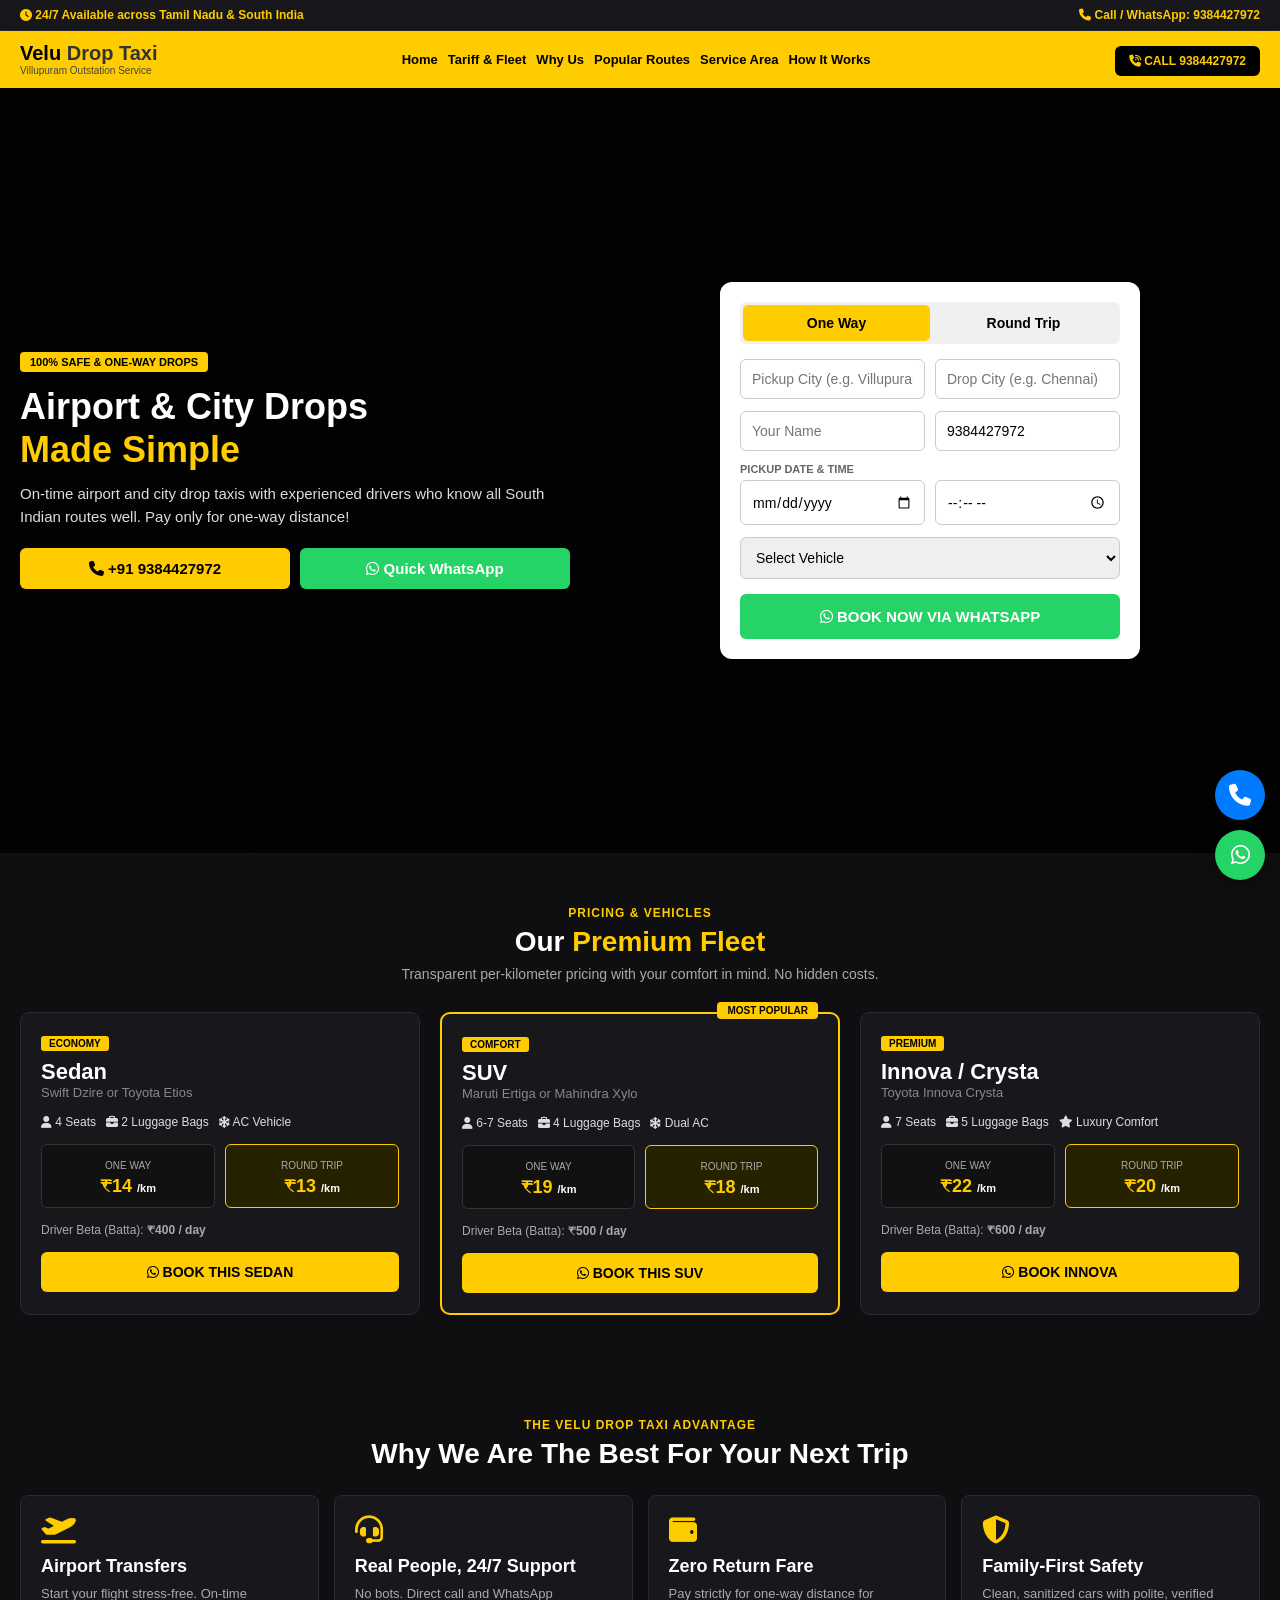
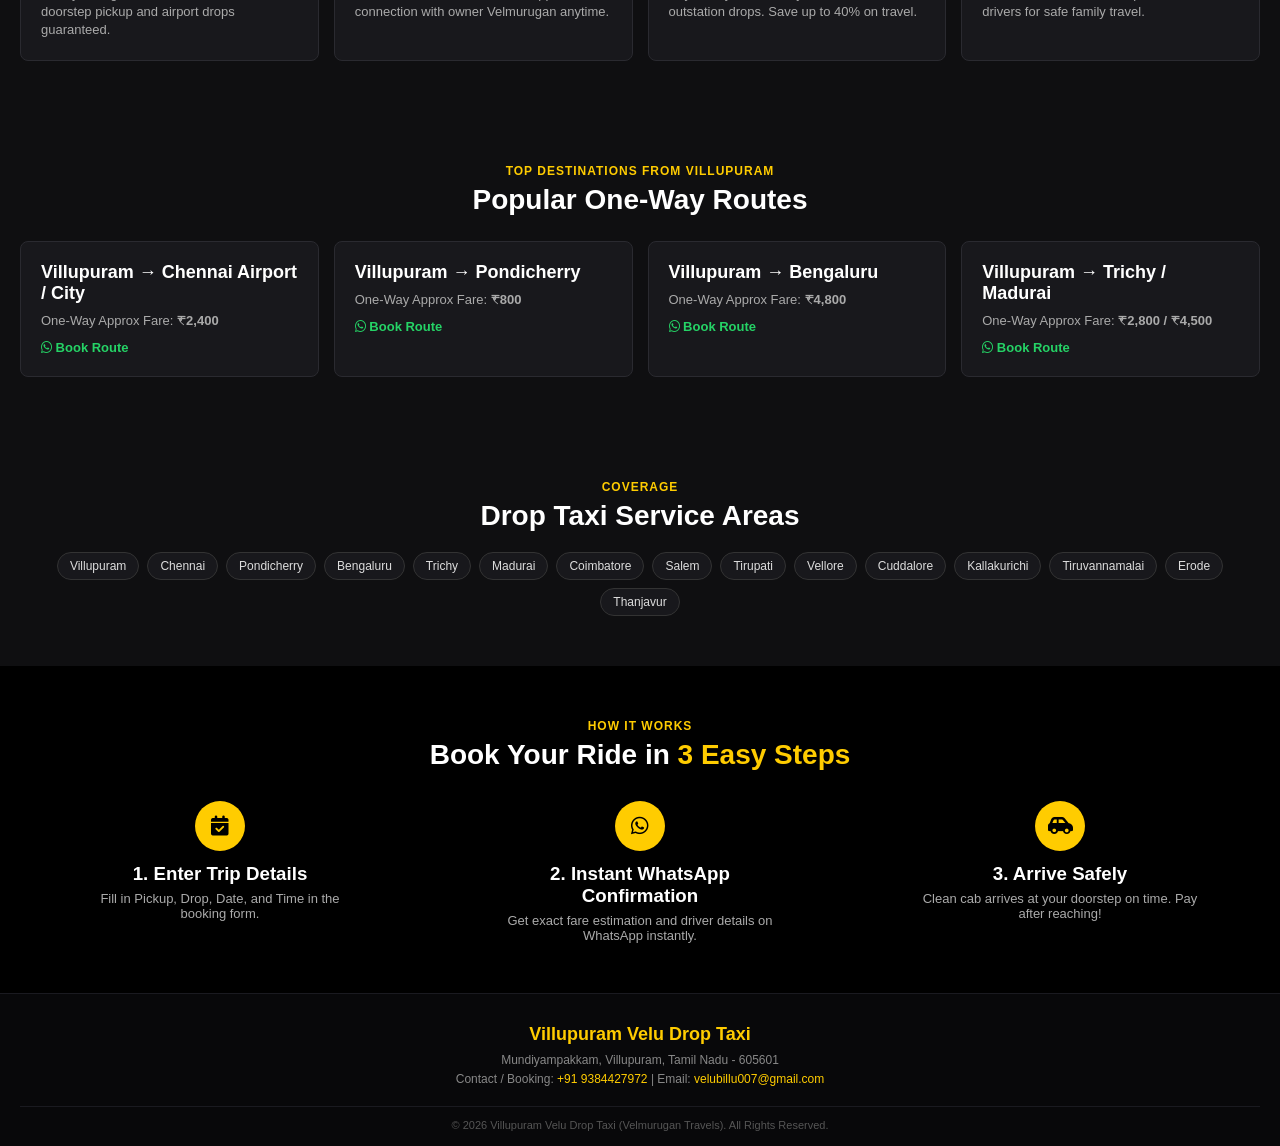
==== commit f1c34577: "Update index.html" ====
--- a/index.html
+++ b/index.html
@@ -1,6 +1,16 @@
 <!DOCTYPE html>
 <html lang="ta">
 <head>
+    <!-- Google tag (gtag.js) -->
+    <script async src="https://www.googletagmanager.com/gtag/js?id=AW-1835533203"></script>
+    <script>
+      window.dataLayer = window.dataLayer || [];
+      function gtag(){dataLayer.push(arguments);}
+      gtag('js', new Date());
+
+      gtag('config', 'AW-1835533203');
+    </script>
+
     <meta charset="UTF-8">
     <meta name="viewport" content="width=device-width, initial-scale=1.0">
     <title>Villupuram Velu Drop Taxi | Best Outstation & Airport Taxi</title>
--- a/style.css
+++ b/style.css
@@ -2,12 +2,33 @@
     margin: 0;
     padding: 0;
     box-sizing: border-box;
-    font-family: 'Segoe UI', Tahoma, Geneva, Verdana, sans-serif;
+    font-family: 'Segoe UI', Roboto, Helvetica, Arial, sans-serif;
+    scroll-behavior: smooth;
 }
 
 body {
-    background-color: #0d0d0d;
-    color: #fff;
+    background-color: #0f0f11;
+    color: #ffffff;
+    overflow-x: hidden;
+}
+
+/* Top Announcement Bar */
+.top-bar {
+    background: #18181c;
+    color: #ffcc00;
+    padding: 8px 20px;
+    display: flex;
+    justify-content: space-between;
+    font-size: 12px;
+    font-weight: 600;
+    border-bottom: 1px solid #2a2a30;
+    flex-wrap: wrap;
+    gap: 5px;
+}
+
+.top-bar a {
+    color: #ffcc00;
+    text-decoration: none;
 }
 
 /* Navbar */
@@ -15,39 +36,52 @@
     display: flex;
     justify-content: space-between;
     align-items: center;
-    padding: 15px 60px;
-    background-color: #ffc107;
+    padding: 12px 20px;
+    background-color: #ffcc00;
     position: sticky;
     top: 0;
     z-index: 1000;
+    box-shadow: 0 4px 15px rgba(0,0,0,0.3);
 }
 
 .logo h2 {
-    font-size: 26px;
+    font-size: 20px;
     color: #000;
     font-weight: 800;
+    line-height: 1;
 }
 
 .logo span {
-    color: #222;
+    color: #333;
+}
+
+.logo small {
+    font-size: 10px;
+    color: #444;
+    display: block;
+    margin-top: 2px;
+}
+
+.navbar nav {
+    display: flex;
+    gap: 10px;
 }
 
 .navbar nav a {
-    margin: 0 15px;
     text-decoration: none;
     color: #000;
     font-weight: 700;
-    font-size: 15px;
+    font-size: 13px;
 }
 
 .book-cab-btn {
     background: #000;
-    color: #ffc107;
-    padding: 10px 20px;
-    text-decoration: none;
-    border-radius: 6px;
-    font-weight: bold;
-    box-shadow: 0 4px 10px rgba(0,0,0,0.2);
+    color: #ffcc00;
+    padding: 8px 14px;
+    text-decoration: none;
+    border-radius: 6px;
+    font-weight: bold;
+    font-size: 12px;
 }
 
 /* Hero Section */
@@ -55,60 +89,94 @@
     display: flex;
     justify-content: space-between;
     align-items: center;
-    padding: 60px 60px;
-    background: linear-gradient(rgba(0,0,0,0.8), rgba(0,0,0,0.8)), url('https://images.unsplash.com/photo-1549399542-7e3f8b79c341?auto=format&fit=crop&w=1200&q=80') center/cover;
-    min-height: 88vh;
+    padding: 40px 20px;
+    background: linear-gradient(rgba(0,0,0,0.85), rgba(0,0,0,0.85)), url('https://images.unsplash.com/photo-1549399542-7e3f8b79c341?auto=format&fit=crop&w=1200&q=80') center/cover;
+    min-height: 85vh;
+    gap: 30px;
+    flex-wrap: wrap;
+}
+
+.hero-content {
+    max-width: 550px;
+    width: 100%;
+}
+
+.badge-hero {
+    background: #ffcc00;
+    color: #000;
+    padding: 4px 10px;
+    font-size: 11px;
+    font-weight: 800;
+    border-radius: 4px;
 }
 
 .hero-content h1 {
-    font-size: 50px;
+    font-size: 36px;
     line-height: 1.2;
+    margin-top: 15px;
     font-weight: 800;
 }
 
 .highlight {
-    color: #ffc107;
+    color: #ffcc00;
 }
 
 .hero-content p {
-    margin-top: 15px;
-    color: #ccc;
-    font-size: 18px;
+    margin-top: 12px;
+    color: #ddd;
+    font-size: 15px;
+    line-height: 1.5;
+}
+
+.hero-buttons {
+    display: flex;
+    gap: 10px;
+    margin-top: 20px;
+    flex-wrap: wrap;
 }
 
 .call-btn {
-    display: inline-block;
-    background: #ffc107;
-    color: #000;
-    padding: 14px 28px;
-    margin-top: 25px;
+    background: #ffcc00;
+    color: #000;
+    padding: 12px 20px;
     text-decoration: none;
     font-weight: 800;
-    font-size: 18px;
-    border-radius: 8px;
-    transition: 0.3s;
-}
-
-.call-btn:hover {
-    background: #e0a800;
+    font-size: 15px;
+    border-radius: 6px;
+    text-align: center;
+    flex: 1;
+}
+
+.wa-hero-btn {
+    background: #25d366;
+    color: #fff;
+    padding: 12px 20px;
+    text-decoration: none;
+    font-weight: 800;
+    font-size: 15px;
+    border-radius: 6px;
+    text-align: center;
+    flex: 1;
 }
 
 /* Booking Box */
 .booking-box {
     background: #ffffff;
     color: #000;
-    padding: 25px;
-    border-radius: 14px;
-    width: 420px;
-    box-shadow: 0 10px 30px rgba(0,0,0,0.5);
+    padding: 20px;
+    border-radius: 12px;
+    width: 100%;
+    max-width: 420px;
+    margin: 0 auto;
+    box-shadow: 0 10px 30px rgba(0,0,0,0.6);
 }
 
 .trip-tabs {
     display: flex;
     margin-bottom: 15px;
-    background: #eee;
-    border-radius: 8px;
-    padding: 4px;
+    background: #f0f0f0;
+    border-radius: 6px;
+    padding: 3px;
 }
 
 .tab {
@@ -118,11 +186,12 @@
     background: none;
     cursor: pointer;
     font-weight: bold;
-    border-radius: 6px;
+    border-radius: 5px;
+    font-size: 14px;
 }
 
 .tab.active {
-    background: #ffc107;
+    background: #ffcc00;
     color: #000;
 }
 
@@ -134,7 +203,7 @@
 
 .form-row input, .form-row-full select {
     width: 100%;
-    padding: 12px;
+    padding: 11px;
     border: 1px solid #ccc;
     border-radius: 6px;
     font-size: 14px;
@@ -144,8 +213,8 @@
 .form-label {
     font-size: 11px;
     font-weight: bold;
-    color: #555;
-    margin-bottom: 6px;
+    color: #666;
+    margin-bottom: 5px;
 }
 
 .form-row-full {
@@ -159,142 +228,273 @@
     border: none;
     padding: 14px;
     font-weight: bold;
-    font-size: 16px;
-    border-radius: 8px;
+    font-size: 15px;
+    border-radius: 6px;
     cursor: pointer;
-    transition: 0.3s;
-}
-
-.submit-btn:hover {
-    background: #1eb954;
-}
-
-/* Fleet Section */
-.fleet-section {
-    padding: 70px 60px;
-    background: #141414;
+}
+
+/* Sections */
+.fleet-section, .why-us-section, .routes-section, .service-area {
+    padding: 50px 20px;
+}
+
+.text-center {
+    text-align: center;
+}
+
+.tag {
+    color: #ffcc00;
+    font-weight: bold;
+    font-size: 12px;
+    letter-spacing: 1px;
 }
 
 .section-title h2 {
-    font-size: 36px;
+    font-size: 28px;
+    margin-top: 5px;
 }
 
 .section-title span {
-    color: #ffc107;
+    color: #ffcc00;
 }
 
 .section-title p {
     color: #aaa;
-    margin-top: 5px;
-}
-
-.fleet-container {
-    display: flex;
-    gap: 30px;
+    margin-top: 8px;
+    font-size: 14px;
+}
+
+.fleet-grid {
+    display: grid;
+    grid-template-columns: repeat(auto-fit, minmax(280px, 1fr));
+    gap: 20px;
     margin-top: 30px;
 }
 
-.fleet-sidebar {
-    width: 250px;
-}
-
-.fleet-item {
-    background: #1f1f1f;
-    padding: 15px;
+.fleet-card {
+    background: #18181c;
+    border: 1px solid #2a2a30;
+    border-radius: 10px;
+    padding: 20px;
+    position: relative;
+}
+
+.fleet-card.popular {
+    border: 2px solid #ffcc00;
+}
+
+.popular-tag {
+    position: absolute;
+    top: -12px;
+    right: 20px;
+    background: #ffcc00;
+    color: #000;
+    font-size: 10px;
+    font-weight: 800;
+    padding: 3px 10px;
+    border-radius: 4px;
+}
+
+.fleet-badge {
+    background: #ffcc00;
+    color: #000;
+    padding: 2px 8px;
+    font-size: 10px;
+    font-weight: bold;
+    border-radius: 3px;
+}
+
+.fleet-header h3 {
+    font-size: 22px;
+    margin-top: 8px;
+}
+
+.fleet-header p {
+    color: #888;
+    font-size: 13px;
+}
+
+.fleet-details {
+    display: flex;
+    flex-wrap: wrap;
+    gap: 10px;
+    margin: 15px 0;
+    font-size: 12px;
+    color: #ddd;
+}
+
+.pricing-box {
+    display: flex;
+    gap: 10px;
+    margin-bottom: 15px;
+}
+
+.p-item {
+    flex: 1;
+    border: 1px solid #333;
+    padding: 10px;
+    border-radius: 6px;
+    text-align: center;
+    background: #111;
+}
+
+.highlight-price {
+    border-color: #ffcc00;
+    background: #262200;
+}
+
+.p-item small {
+    font-size: 10px;
+    color: #aaa;
+}
+
+.p-item h3 {
+    color: #ffcc00;
+    margin-top: 3px;
+    font-size: 18px;
+}
+
+.p-item h3 span {
+    font-size: 11px;
+    color: #fff;
+}
+
+.driver-batta {
+    font-size: 12px;
+    color: #aaa;
+    margin-bottom: 15px;
+}
+
+.book-card-btn {
+    display: block;
+    text-align: center;
+    background: #ffcc00;
+    color: #000;
+    text-decoration: none;
+    font-weight: bold;
+    padding: 12px;
+    border-radius: 6px;
+    font-size: 14px;
+}
+
+/* Why Us & Routes */
+.cards-grid, .routes-grid {
+    display: grid;
+    grid-template-columns: repeat(auto-fit, minmax(250px, 1fr));
+    gap: 15px;
+    margin-top: 25px;
+}
+
+.card, .route-card {
+    background: #18181c;
+    border: 1px solid #2a2a30;
+    padding: 20px;
     border-radius: 8px;
-    margin-bottom: 10px;
+}
+
+.card .icon {
+    font-size: 28px;
+    color: #ffcc00;
+    margin-bottom: 12px;
+}
+
+.card h3, .route-card h4 {
+    margin-bottom: 8px;
+    font-size: 18px;
+}
+
+.card p, .route-card p {
+    color: #aaa;
+    font-size: 13px;
+    line-height: 1.4;
+}
+
+.mini-btn {
+    display: inline-block;
+    margin-top: 10px;
+    color: #25d366;
+    text-decoration: none;
+    font-weight: bold;
+    font-size: 13px;
+}
+
+/* Service Area */
+.area-list {
+    display: flex;
+    flex-wrap: wrap;
+    justify-content: center;
+    gap: 8px;
+    margin-top: 20px;
+}
+
+.area-list span {
+    background: #18181c;
     border: 1px solid #333;
-    color: #fff;
-}
-
-.fleet-item.active {
-    border: 2px solid #ffc107;
-    background: #2a2400;
-}
-
-.fleet-card {
-    flex: 1;
-    background: #1f1f1f;
-    color: #fff;
-    padding: 30px;
-    border-radius: 12px;
-    display: flex;
-    justify-content: space-between;
-    box-shadow: 0 4px 20px rgba(0,0,0,0.3);
-}
-
-.badge {
-    background: #ffc107;
-    color: #000;
-    padding: 3px 8px;
-    font-size: 11px;
-    font-weight: bold;
-    border-radius: 4px;
-}
-
-.permit {
-    color: #28a745;
-    font-size: 12px;
-    font-weight: bold;
-    margin-left: 10px;
-}
-
-.pricing {
-    display: flex;
-    gap: 15px;
-    margin: 20px 0;
-}
-
-.price-box {
-    border: 1px solid #444;
-    padding: 10px 20px;
-    border-radius: 8px;
-    background: #111;
-}
-
-.highlight-box {
-    background: #2a2400;
-    border-color: #ffc107;
-}
-
-.book-fleet-btn {
-    display: inline-block;
-    background: #ffc107;
-    color: #000;
-    padding: 12px 25px;
-    text-decoration: none;
-    border-radius: 6px;
-    font-weight: bold;
-    margin-top: 15px;
-}
-
-.fleet-image img {
-    width: 280px;
-    border-radius: 8px;
-}
-
-/* Floating Action Buttons */
+    padding: 6px 12px;
+    border-radius: 20px;
+    font-size: 12px;
+    color: #ddd;
+}
+
+/* Steps Section */
+.steps-section {
+    background: #000;
+    padding: 50px 20px;
+}
+
+.steps-grid {
+    display: flex;
+    justify-content: space-around;
+    flex-wrap: wrap;
+    gap: 20px;
+    margin-top: 30px;
+}
+
+.step-box {
+    text-align: center;
+    max-width: 280px;
+    width: 100%;
+}
+
+.step-icon {
+    background: #ffcc00;
+    color: #000;
+    width: 50px;
+    height: 50px;
+    line-height: 50px;
+    border-radius: 50%;
+    font-size: 20px;
+    margin: 0 auto 12px;
+}
+
+.step-box p {
+    color: #aaa;
+    font-size: 13px;
+    margin-top: 6px;
+}
+
+/* Floating Buttons */
 .floating-btn {
     position: fixed;
     bottom: 20px;
-    right: 20px;
+    right: 15px;
     display: flex;
     flex-direction: column;
-    gap: 12px;
-    z-index: 1000;
+    gap: 10px;
+    z-index: 2000;
 }
 
 .call-float, .whatsapp-float {
-    width: 55px;
-    height: 55px;
+    width: 50px;
+    height: 50px;
     border-radius: 50%;
     display: flex;
     align-items: center;
     justify-content: center;
     color: #fff;
-    font-size: 24px;
-    text-decoration: none;
-    box-shadow: 0 4px 15px rgba(0,0,0,0.4);
+    font-size: 22px;
+    text-decoration: none;
+    box-shadow: 0 4px 15px rgba(0,0,0,0.5);
 }
 
 .call-float { background: #007bff; }
@@ -302,10 +502,62 @@
 
 /* Footer */
 footer {
-    background: #000;
+    background: #08080a;
+    padding: 30px 20px 15px;
+    text-align: center;
+    border-top: 1px solid #1a1a20;
+}
+
+.footer-content h3 {
+    color: #ffcc00;
+    margin-bottom: 8px;
+    font-size: 18px;
+}
+
+.footer-content p {
     color: #888;
-    text-align: center;
-    padding: 25px;
-    font-size: 14px;
-    border-top: 1px solid #222;
-}
+    font-size: 12px;
+    margin-bottom: 5px;
+}
+
+.footer-content a {
+    color: #ffcc00;
+    text-decoration: none;
+}
+
+.copyright {
+    margin-top: 20px;
+    padding-top: 12px;
+    border-top: 1px solid #1a1a20;
+    font-size: 11px;
+    color: #555;
+}
+
+/* Mobile Media Queries */
+@media (max-width: 768px) {
+    .navbar nav {
+        display: none; /* Hide standard nav on mobile */
+    }
+
+    .top-bar {
+        justify-content: center;
+        text-align: center;
+    }
+
+    .hero-content h1 {
+        font-size: 30px;
+    }
+
+    .form-row {
+        flex-direction: column;
+        gap: 10px;
+    }
+
+    .hero {
+        padding: 30px 15px;
+    }
+
+    .booking-box {
+        padding: 15px;
+    }
+}
